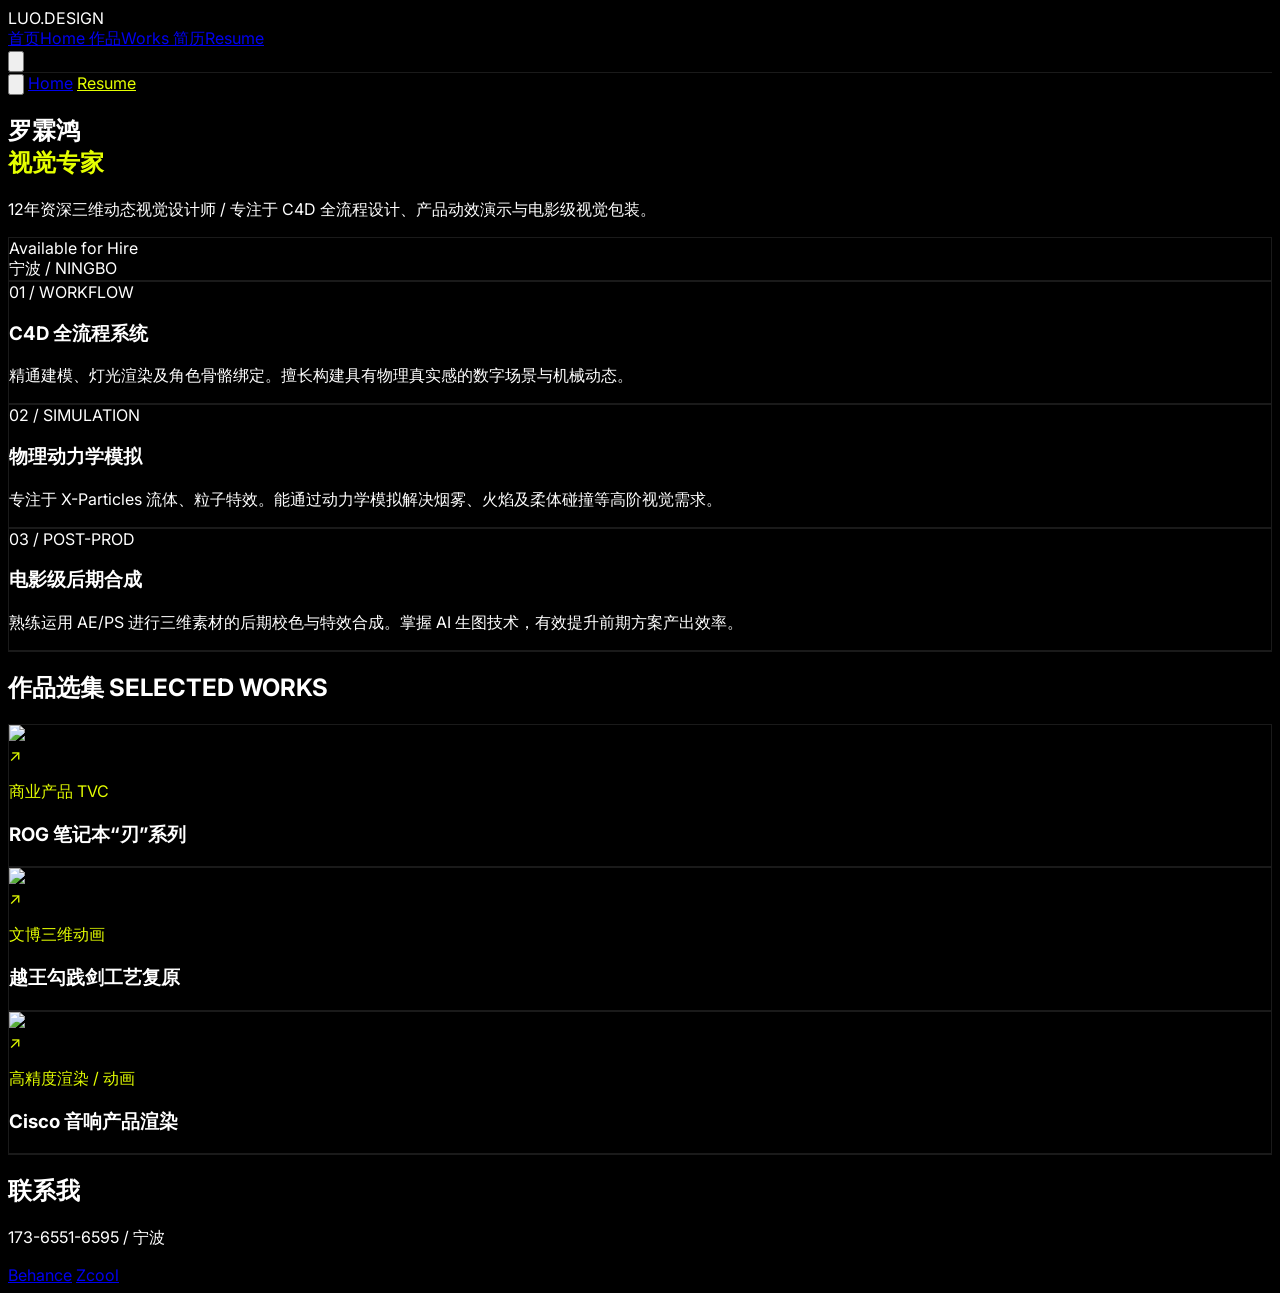
==== index.html @ a5dd0654 "Add files via upload" ====
<!DOCTYPE html>
<html lang="zh-CN" class="scroll-smooth">
<head>
    <meta charset="UTF-8">
    <meta name="viewport" content="width=device-width, initial-scale=1.0">
    <!-- 核心：解除 B 站防盗链限制的“隐身衣” -->
    <meta name="referrer" content="no-referrer">
    <title>罗霖鸿 | 资深三维动态视觉设计师</title>
    <script src="https://cdn.tailwindcss.com"></script>
    <style>
        @import url('https://fonts.googleapis.com/css2?family=Inter:wght@300;400;700;900&display=swap');

        :root {
            --c-bg: #000000;
            --c-text: #ffffff;
            --c-accent: #E5FF00; /* 高级荧光黄 */
            --c-border: rgba(255, 255, 255, 0.1);
        }

        body {
            font-family: 'Inter', system-ui, -apple-system, sans-serif;
            background-color: var(--c-bg);
            color: var(--c-text);
            overflow-x: hidden;
            -webkit-font-smoothing: antialiased;
        }

        .premium-border { border: 1px solid var(--c-border); }
        .premium-border-b { border-bottom: 1px solid var(--c-border); }
        .premium-border-t { border-top: 1px solid var(--c-border); }

        .transition-04 { transition: all 0.4s cubic-bezier(0.16, 1, 0.3, 1); }

        .hover-card {
            transition: all 0.4s cubic-bezier(0.16, 1, 0.3, 1);
        }
        @media (hover: hover) {
            .hover-card:hover {
                transform: translateY(-4px);
                border-color: var(--c-accent);
                box-shadow: 0 20px 40px rgba(0,0,0,0.8);
            }
        }

        .reveal {
            opacity: 0;
            transform: translateY(20px);
            transition: all 0.8s cubic-bezier(0.16, 1, 0.3, 1);
        }
        .reveal.active {
            opacity: 1;
            transform: translateY(0);
        }

        ::-webkit-scrollbar { width: 3px; }
        ::-webkit-scrollbar-track { background: #000; }
        ::-webkit-scrollbar-thumb { background: #333; }

        .view-hidden { display: none !important; }
        .press-effect:active { transform: scale(0.98); }

        .text-accent { color: var(--c-accent); }
        
        .timeline-dot::before {
            content: '';
            position: absolute;
            left: -29px;
            top: 6px;
            width: 8px;
            height: 8px;
            background-color: var(--c-accent);
            border-radius: 50%;
        }

        /* B站嵌入容器 - 16:9 比例适配 */
        .bili-container {
            position: relative;
            width: 100%;
            padding-bottom: 56.25%;
            height: 0;
            overflow: hidden;
            background: #000;
        }
        .bili-container iframe {
            position: absolute;
            top: 0;
            left: 0;
            width: 100%;
            height: 100%;
            border: 0;
        }
    </style>
</head>
<body class="selection:bg-[#E5FF00] selection:text-black">

    <!-- 导航栏 -->
    <nav class="fixed top-0 w-full bg-black/80 backdrop-blur-xl z-50 premium-border-b transition-04">
        <div class="max-w-7xl mx-auto px-6 h-20 flex justify-between items-center">
            <div class="text-xl font-black tracking-[0.2em] cursor-pointer press-effect hover:text-[var(--c-accent)] transition-04" onclick="navigateTo('home')">
                LUO.DESIGN
            </div>
            
            <div class="space-x-12 font-bold text-xs tracking-widest hidden md:flex">
                <a href="#" onclick="navigateTo('home')" class="hover:text-[var(--c-accent)] flex flex-col items-center group">
                    <span>首页</span><span class="opacity-30 uppercase text-[8px] mt-1 group-hover:opacity-100">Home</span>
                </a>
                <a href="#" onclick="navigateTo('home')" class="hover:text-[var(--c-accent)] flex flex-col items-center group">
                    <span>作品</span><span class="opacity-30 uppercase text-[8px] mt-1 group-hover:opacity-100">Works</span>
                </a>
                <a href="#" onclick="navigateTo('resume')" class="hover:text-[var(--c-accent)] flex flex-col items-center group">
                    <span>简历</span><span class="opacity-30 uppercase text-[8px] mt-1 group-hover:opacity-100">Resume</span>
                </a>
            </div>

            <button onclick="openMobileMenu()" class="md:hidden text-white press-effect">
                <svg class="w-6 h-6" fill="none" stroke="currentColor" viewBox="0 0 24 24">
                    <path stroke-linecap="round" stroke-linejoin="round" stroke-width="1.5" d="M4 8h16M4 16h16"></path>
                </svg>
            </button>
        </div>
    </nav>

    <!-- 移动端菜单 -->
    <div id="mobile-menu" class="fixed inset-0 bg-black z-[60] transform translate-x-full transition-transform duration-500 md:hidden flex flex-col items-center justify-center space-y-12">
        <button onclick="closeMobileMenu()" class="absolute top-6 right-6 text-accent">
            <svg class="w-8 h-8" fill="none" stroke="currentColor" viewBox="0 0 24 24"><path stroke-linecap="round" stroke-linejoin="round" stroke-width="1.5" d="M6 18L18 6M6 6l12 12"></path></svg>
        </button>
        <a href="#" onclick="navigateTo('home')" class="text-3xl font-black uppercase tracking-widest">Home</a>
        <a href="#" onclick="navigateTo('resume')" class="text-3xl font-black uppercase tracking-widest text-accent">Resume</a>
    </div>

    <div id="app-container" class="transition-opacity duration-500 pt-20">
        
        <!-- ================= 首页视图 ================= -->
        <main id="view-home">
            <!-- Hero -->
            <section class="max-w-7xl mx-auto px-6 pt-20 md:pt-40 pb-20 reveal">
                <div class="flex flex-col lg:flex-row justify-between items-start lg:items-end">
                    <div class="flex-grow">
                        <h1 class="text-6xl md:text-8xl lg:text-9xl font-black uppercase tracking-tighter leading-[0.85] mb-8">
                            罗霖鸿<br>
                            <span class="text-accent text-5xl md:text-7xl lg:text-8xl mt-4 block">视觉专家</span>
                        </h1>
                        <p class="text-base md:text-xl font-light text-gray-400 max-w-2xl leading-relaxed">
                            12年资深三维动态视觉设计师 / 专注于 C4D 全流程设计、产品动效演示与电影级视觉包装。
                        </p>
                    </div>
                    <div class="mt-12 lg:mt-0 flex flex-col items-start lg:items-end">
                        <div class="premium-border p-6 bg-[#050505] text-xs font-bold tracking-widest uppercase space-y-2">
                            <div class="flex items-center"><span class="w-1.5 h-1.5 rounded-full bg-accent mr-2 animate-pulse"></span> Available for Hire</div>
                            <div class="opacity-40">宁波 / NINGBO</div>
                        </div>
                    </div>
                </div>

                <!-- 核心能力 -->
                <div class="grid grid-cols-1 md:grid-cols-3 gap-6 mt-32">
                    <div class="premium-border p-8 bg-[#0a0a0a] group hover:bg-white hover:text-black transition-04">
                        <div class="text-[10px] font-bold opacity-30 mb-8 group-hover:text-gray-400">01 / WORKFLOW</div>
                        <h3 class="text-xl font-black uppercase mb-4 tracking-tighter">C4D 全流程系统</h3>
                        <p class="text-sm font-light leading-relaxed opacity-60">精通建模、灯光渲染及角色骨骼绑定。擅长构建具有物理真实感的数字场景与机械动态。</p>
                    </div>
                    <div class="premium-border p-8 bg-[#0a0a0a] group hover:bg-white hover:text-black transition-04">
                        <div class="text-[10px] font-bold opacity-30 mb-8 group-hover:text-gray-400">02 / SIMULATION</div>
                        <h3 class="text-xl font-black uppercase mb-4 tracking-tighter">物理动力学模拟</h3>
                        <p class="text-sm font-light leading-relaxed opacity-60">专注于 X-Particles 流体、粒子特效。能通过动力学模拟解决烟雾、火焰及柔体碰撞等高阶视觉需求。</p>
                    </div>
                    <div class="premium-border p-8 bg-[#0a0a0a] group hover:bg-white hover:text-black transition-04">
                        <div class="text-[10px] font-bold opacity-30 mb-8 group-hover:text-gray-400">03 / POST-PROD</div>
                        <h3 class="text-xl font-black uppercase mb-4 tracking-tighter">电影级后期合成</h3>
                        <p class="text-sm font-light leading-relaxed opacity-60">熟练运用 AE/PS 进行三维素材的后期校色与特效合成。掌握 AI 生图技术，有效提升前期方案产出效率。</p>
                    </div>
                </div>
            </section>

            <!-- 作品选集 -->
            <section class="max-w-7xl mx-auto px-6 py-24 premium-border-t">
                <div class="flex flex-col md:flex-row justify-between items-baseline mb-16 reveal">
                    <h2 class="text-4xl md:text-5xl font-black uppercase tracking-tighter">作品选集 <span class="text-sm font-bold text-gray-700 ml-4 tracking-widest">SELECTED WORKS</span></h2>
                </div>
                <div class="grid grid-cols-1 md:grid-cols-2 lg:grid-cols-3 gap-8" id="works-grid">
                    <!-- 作品由脚本生成 -->
                </div>
            </section>

            <!-- 底部 -->
            <footer id="about-section" class="premium-border-t">
                <div class="max-w-7xl mx-auto px-6 py-24 flex flex-col md:flex-row justify-between items-center reveal">
                    <div class="text-center md:text-left mb-12 md:mb-0">
                        <h2 class="text-4xl md:text-6xl font-black uppercase tracking-tighter mb-4">联系我</h2>
                        <p class="text-xl font-light text-gray-500 tracking-widest">173-6551-6595 / 宁波</p>
                    </div>
                    <div class="flex space-x-8 font-black text-xs tracking-widest uppercase">
                        <a href="#" class="hover:text-accent transition-04">Behance</a>
                        <a href="#" class="hover:text-accent transition-04">Zcool</a>
                    </div>
                </div>
            </footer>
        </main>

        <!-- ================= 简历视图 ================= -->
        <main id="view-resume" class="view-hidden">
            <div class="max-w-7xl mx-auto px-6 py-20 reveal">
                <div class="flex flex-col lg:flex-row gap-16">
                    <div class="lg:col-span-4 lg:w-1/3 space-y-12">
                        <div class="premium-border p-10 bg-[#0a0a0a]">
                            <h1 class="text-5xl font-black uppercase mb-2">罗霖鸿</h1>
                            <p class="text-accent font-bold tracking-widest uppercase text-xs mb-8">资深三维动态设计师</p>
                            <div class="space-y-4 text-xs font-bold text-gray-400 uppercase tracking-widest">
                                <p>坐标 / 宁波 Ningbo</p>
                                <p>资历 / 12年工作经验</p>
                                <p>电话 / 173-6551-6595</p>
                            </div>
                        </div>
                    </div>
                    <div class="lg:w-2/3 space-y-20">
                        <section>
                            <h2 class="text-3xl font-black uppercase mb-12 pb-4 premium-border-b">职业经历</h2>
                            <div class="space-y-16 pl-6 border-l border-white/5">
                                <div class="relative timeline-dot">
                                    <div class="flex justify-between items-baseline mb-4">
                                        <h4 class="text-xl font-black">成都妖妖影视科技有限公司</h4>
                                        <span class="text-[10px] font-bold text-accent px-3 py-1 bg-accent/5">2024.03 - 2025.07</span>
                                    </div>
                                    <p class="text-sm font-light text-gray-300">主导广告项目全流程制作，负责高精度建模、灯光渲染到后期合成。独立复原湖北省博物馆“越王勾践剑”视觉动画。</p>
                                </div>
                                <div class="relative timeline-dot">
                                    <div class="flex justify-between items-baseline mb-4">
                                        <h4 class="text-xl font-black">成都象素工场文化传播有限公司</h4>
                                        <span class="text-[10px] font-bold text-accent px-3 py-1 bg-accent/5">2022.09 - 2024.12</span>
                                    </div>
                                    <p class="text-sm font-light text-gray-300">负责产品动画渲染，参与《网易蛋仔派对》、ROG 笔记本等全流程视频制作。</p>
                                </div>
                            </div>
                        </section>
                    </div>
                </div>
                <div class="mt-32 pt-12 premium-border-t flex flex-col items-center">
                    <button onclick="navigateTo('home')" class="px-10 py-4 premium-border font-black text-xs uppercase tracking-widest hover:bg-accent hover:text-black transition-04">Back to home</button>
                </div>
            </div>
        </main>

        <!-- ================= 详情页 ================= -->
        <main id="view-detail" class="view-hidden">
            <div class="max-w-7xl mx-auto px-6 py-12">
                <button onclick="navigateTo('home')" class="group flex items-center font-bold text-xs mb-12 press-effect hover:text-accent transition-04">
                    <span class="mr-4 transform group-hover:-translate-x-2 transition-04 text-lg">←</span> RETURN
                </button>
                <div id="detail-content" class="reveal"></div>
            </div>
        </main>
    </div>

    <script>
        // 【关键！数据修改指南】
        // 1. image: 填写你的封面图在 images 文件夹的路径。例: 'images/rog-cover.jpg'
        // 2. bvid: 只填 B 站视频的 BV 号（那一串字符）。例: 'BV1YzNuzLeaw'
        const projects = [
            {
                id: 'p1',
                titleZh: 'ROG 笔记本“刃”系列',
                titleEn: 'ROG BLADE TVC',
                category: '商业产品 TVC',
                date: '2023.12',
                image: 'https://images.unsplash.com/photo-1593642632823-8f785ba67e45?q=80&w=1200',
                bvid: 'BV1YzNuzLeaw', // 已经为你示例填好了一个 BV 号，你可以替换成自己的
                desc: '负责核心性能动效演示，通过 MoGraph 矩阵动画展示散热结构。'
            },
            {
                id: 'p2',
                titleZh: '越王勾践剑工艺复原',
                titleEn: 'SWORD OF GOUJIAN',
                category: '文博三维动画',
                date: '2025.03',
                image: 'https://images.unsplash.com/photo-1599707334391-7d22f742c278?q=80&w=1200', 
                bvid: '', // 如果有B站视频，填入BV号；如果没有，保持为空即可显示图片
                desc: '动态还原国宝锻造、打磨、饰纹等关键工艺，C4D 物理光影真实还原。'
            },
            {
                id: 'p3',
                titleZh: 'Cisco 音响产品渲染',
                titleEn: 'CISCO AUDIO',
                category: '高精度渲染 / 动画',
                date: '2024.09',
                image: 'https://images.unsplash.com/photo-1545454675-3531b543be5d?q=80&w=1200',
                bvid: '',
                desc: '全面把控材质物理反馈与真实布光，为全球宣传提供视觉支撑。'
            }
        ];

        function renderWorksGrid() {
            const grid = document.getElementById('works-grid');
            grid.innerHTML = projects.map(p => `
                <div class="premium-border bg-[#0a0a0a] hover-card cursor-pointer flex flex-col group overflow-hidden" onclick="openDetail('${p.id}')">
                    <div class="aspect-[16/10] overflow-hidden border-b border-white/10 relative">
                        <img src="${p.image}" class="w-full h-full object-cover opacity-60 group-hover:opacity-100 group-hover:scale-105 transition duration-1000">
                        <div class="absolute inset-0 bg-accent/10 opacity-0 group-hover:opacity-100 transition-04 flex items-center justify-center backdrop-blur-[2px]">
                            <div class="w-10 h-10 rounded-full border border-accent text-accent flex items-center justify-center transform translate-y-4 group-hover:translate-y-0 transition-04">
                                <span class="font-bold text-sm">↗</span>
                            </div>
                        </div>
                    </div>
                    <div class="p-6">
                        <p class="text-accent font-bold text-[9px] uppercase mb-2 tracking-widest">${p.category}</p>
                        <h3 class="text-lg font-black uppercase leading-tight">${p.titleZh}</h3>
                    </div>
                </div>
            `).join('');
        }

        function openMobileMenu() { document.getElementById('mobile-menu').classList.remove('translate-x-full'); }
        function closeMobileMenu() { document.getElementById('mobile-menu').classList.add('translate-x-full'); }

        function navigateTo(viewId) {
            closeMobileMenu();
            const container = document.getElementById('app-container');
            container.style.opacity = '0';
            setTimeout(() => {
                window.scrollTo(0, 0);
                document.getElementById('view-home').classList.add('view-hidden');
                document.getElementById('view-resume').classList.add('view-hidden');
                document.getElementById('view-detail').classList.add('view-hidden');
                if (viewId === 'home') document.getElementById('view-home').classList.remove('view-hidden');
                if (viewId === 'resume') document.getElementById('view-resume').classList.remove('view-hidden');
                if (viewId === 'detail') document.getElementById('view-detail').classList.remove('view-hidden');
                container.style.opacity = '1';
                initScrollReveal();
            }, 300);
        }

        function openDetail(id) {
            const p = projects.find(x => x.id === id);
            const content = document.getElementById('detail-content');
            
            // 【重构核心】：强制使用 https:// 绝对路径，完美解决本地双击和网页端的播放问题
            let mediaSection = p.bvid ? `
                <div class="mb-20 premium-border bg-[#050505] overflow-hidden">
                    <div class="bili-container">
                        <iframe src="https://player.bilibili.com/player.html?bvid=${p.bvid}&danmaku=0&high_quality=1&as_wide=1" scrolling="no" border="0" frameborder="no" framespacing="0" allowfullscreen="true"></iframe>
                    </div>
                </div>` : `
                <div class="mb-20 premium-border bg-[#050505] overflow-hidden">
                    <img src="${p.image}" class="w-full h-auto">
                </div>`;

            content.innerHTML = `
                <div class="mb-16">
                    <div class="inline-block px-3 py-1 premium-border text-accent font-bold text-[10px] tracking-widest uppercase mb-8">${p.category}</div>
                    <h1 class="text-4xl md:text-7xl font-black uppercase tracking-tighter leading-tight mb-4">${p.titleZh}</h1>
                    <p class="text-xl md:text-2xl font-light text-gray-500 uppercase tracking-widest mb-16">${p.titleEn}</p>
                </div>
                ${mediaSection}
                <div class="max-w-4xl mx-auto border-l border-white/10 pl-10">
                    <h3 class="text-xl font-black uppercase mb-6 flex items-center"><span class="w-2 h-2 bg-accent mr-3"></span> 项目解析 OVERVIEW</h3>
                    <p class="text-lg leading-relaxed font-light text-gray-400">${p.desc}</p>
                </div>
            `;
            navigateTo('detail');
        }

        function initScrollReveal() {
            const obs = new IntersectionObserver(entries => {
                entries.forEach(e => { if(e.isIntersecting) e.target.classList.add('active'); });
            }, { threshold: 0.1 });
            document.querySelectorAll('.reveal').forEach(el => obs.observe(el));
        }

        window.onload = () => { renderWorksGrid(); initScrollReveal(); };
    </script>
</body>
</html>
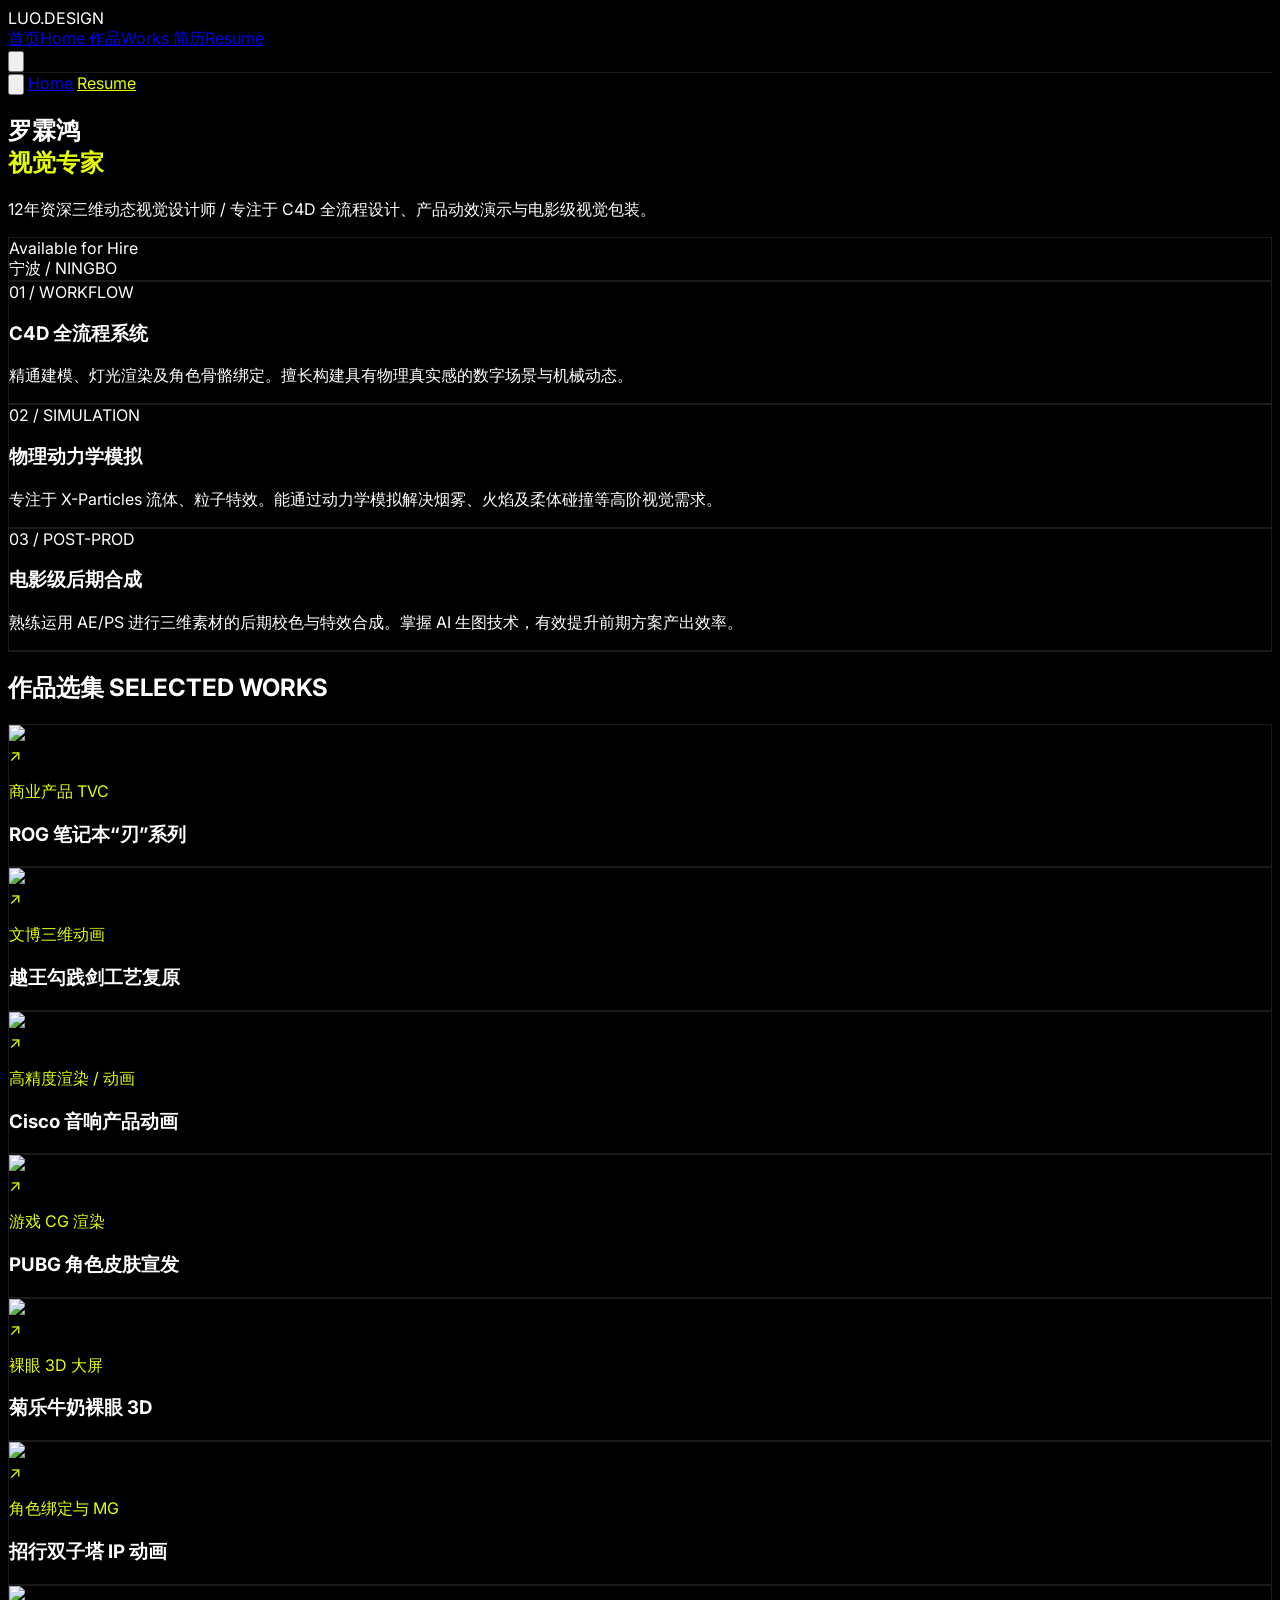
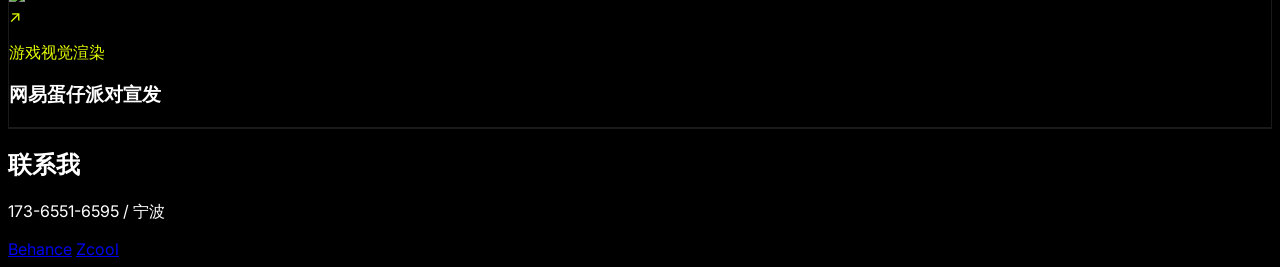
==== commit 3fda1853: "Add files via upload" ====
--- a/index.html
+++ b/index.html
@@ -264,8 +264,8 @@
                 category: '商业产品 TVC',
                 date: '2023.12',
                 image: 'https://images.unsplash.com/photo-1593642632823-8f785ba67e45?q=80&w=1200',
-                bvid: 'BV1YzNuzLeaw', // 已经为你示例填好了一个 BV 号，你可以替换成自己的
-                desc: '负责核心性能动效演示，通过 MoGraph 矩阵动画展示散热结构。'
+                bvid: 'BV1YzNuzLeaw', 
+                desc: '深度参与产品宣传片全流程制作。前期协同确立赛博朋克美学风格，中期负责核心性能模块的动态演示设计。后期主导产品材质的细腻刻画与复杂灯光渲染，并结合 AE 完成故障风（Glitch）等特效的深度合成包装，保障电影级质感落地。'
             },
             {
                 id: 'p2',
@@ -274,18 +274,58 @@
                 category: '文博三维动画',
                 date: '2025.03',
                 image: 'https://images.unsplash.com/photo-1599707334391-7d22f742c278?q=80&w=1200', 
-                bvid: '', // 如果有B站视频，填入BV号；如果没有，保持为空即可显示图片
-                desc: '动态还原国宝锻造、打磨、饰纹等关键工艺，C4D 物理光影真实还原。'
+                bvid: '', 
+                desc: '主导国宝文物全流程三维视觉复原。基于考古资料完成高精度建模，动态还原锻造、打磨、饰纹等复杂工艺流程。着重攻坚青铜器表面的做旧材质节点与光影氛围营造，通过精细的后期多通道合成与调色，交付兼具历史厚重感与现代视觉张力的展陈级讲解动画。'
             },
             {
                 id: 'p3',
-                titleZh: 'Cisco 音响产品渲染',
+                titleZh: 'Cisco 音响产品动画',
                 titleEn: 'CISCO AUDIO',
                 category: '高精度渲染 / 动画',
                 date: '2024.09',
                 image: 'https://images.unsplash.com/photo-1545454675-3531b543be5d?q=80&w=1200',
                 bvid: '',
-                desc: '全面把控材质物理反馈与真实布光，为全球宣传提供视觉支撑。'
+                desc: '全面操刀面向全球市场的电子产品级宣传大片。从前期模型结构梳理到关键动画设计，核心负责搭建商业棚拍级灯光系统。精准把控磨砂金属、高光倒角与织物纹理的物理反射，输出超高精度的三维渲染序列，并完成最终成片的校色与合成出片。'
+            },
+            {
+                id: 'p4',
+                titleZh: 'PUBG 角色皮肤宣发',
+                titleEn: 'PUBG SKIN PROMO',
+                category: '游戏 CG 渲染',
+                date: '2025.06',
+                image: 'https://images.unsplash.com/photo-1542751371-adc38448a05e?q=80&w=1200',
+                bvid: '',
+                desc: '作为核心团队成员深度参与多部门协同的 CG 宣发项目。主要负责 C4D 全流程工作流及最终视觉呈现，为多个核心特写镜头制定灯光与材质方案。通过优化渲染设置与分层渲染（AOV）策略，极大提升了后期合成的效率与最终画面的光影层次感。'
+            },
+            {
+                id: 'p5',
+                titleZh: '菊乐牛奶裸眼 3D',
+                titleEn: 'NAKED-EYE 3D',
+                category: '裸眼 3D 大屏',
+                date: '2025.04',
+                image: 'https://images.unsplash.com/photo-1550684376-efcbd6e3f031?q=80&w=1200',
+                bvid: '',
+                desc: '主导成都地标级交通枢纽的裸眼 3D 创意落地。前期负责视觉镜头语言设计与出框透视调整，中期运用高级动力学解算完成高精度的流体与碰撞模拟。全程把控渲染品质，并通过 AE 深度合成，确保超大屏环境下的无缝衔接与震撼视觉冲击力。'
+            },
+            {
+                id: 'p6',
+                titleZh: '招行双子塔 IP 动画',
+                titleEn: 'CMB IP ANIMATION',
+                category: '角色绑定与 MG',
+                date: '2024.12',
+                image: 'https://images.unsplash.com/photo-1618005182384-a83a8bd57fbe?q=80&w=1200',
+                bvid: '',
+                desc: '负责地标巨幕的 MG 动画序列创作与品牌 IP 角色演绎。独立攻坚复杂角色的骨骼绑定、权重刷取与动态表演设计。在保证角色动画流畅生动的基础上，完成大场景的光影渲染与多图层节点合成，确保招行创意在双子塔媒体上的完美绽放。'
+            },
+            {
+                id: 'p7',
+                titleZh: '网易蛋仔派对宣发',
+                titleEn: 'EGGY PARTY PROMO',
+                category: '游戏视觉渲染',
+                date: '2023.05',
+                image: 'https://images.unsplash.com/photo-1558655146-d09347e92766?q=80&w=1200',
+                bvid: '',
+                desc: '参与热门游戏宣发视频的三维视觉制作。深入理解项目的美术规范，主攻三维场景的氛围打光与材质细节刻画，并协助优化关键帧动画的流畅度。通过高效的渲染管线管理与后期调色处理，有力支撑了高标准游戏物料的按期交付。'
             }
         ];
 
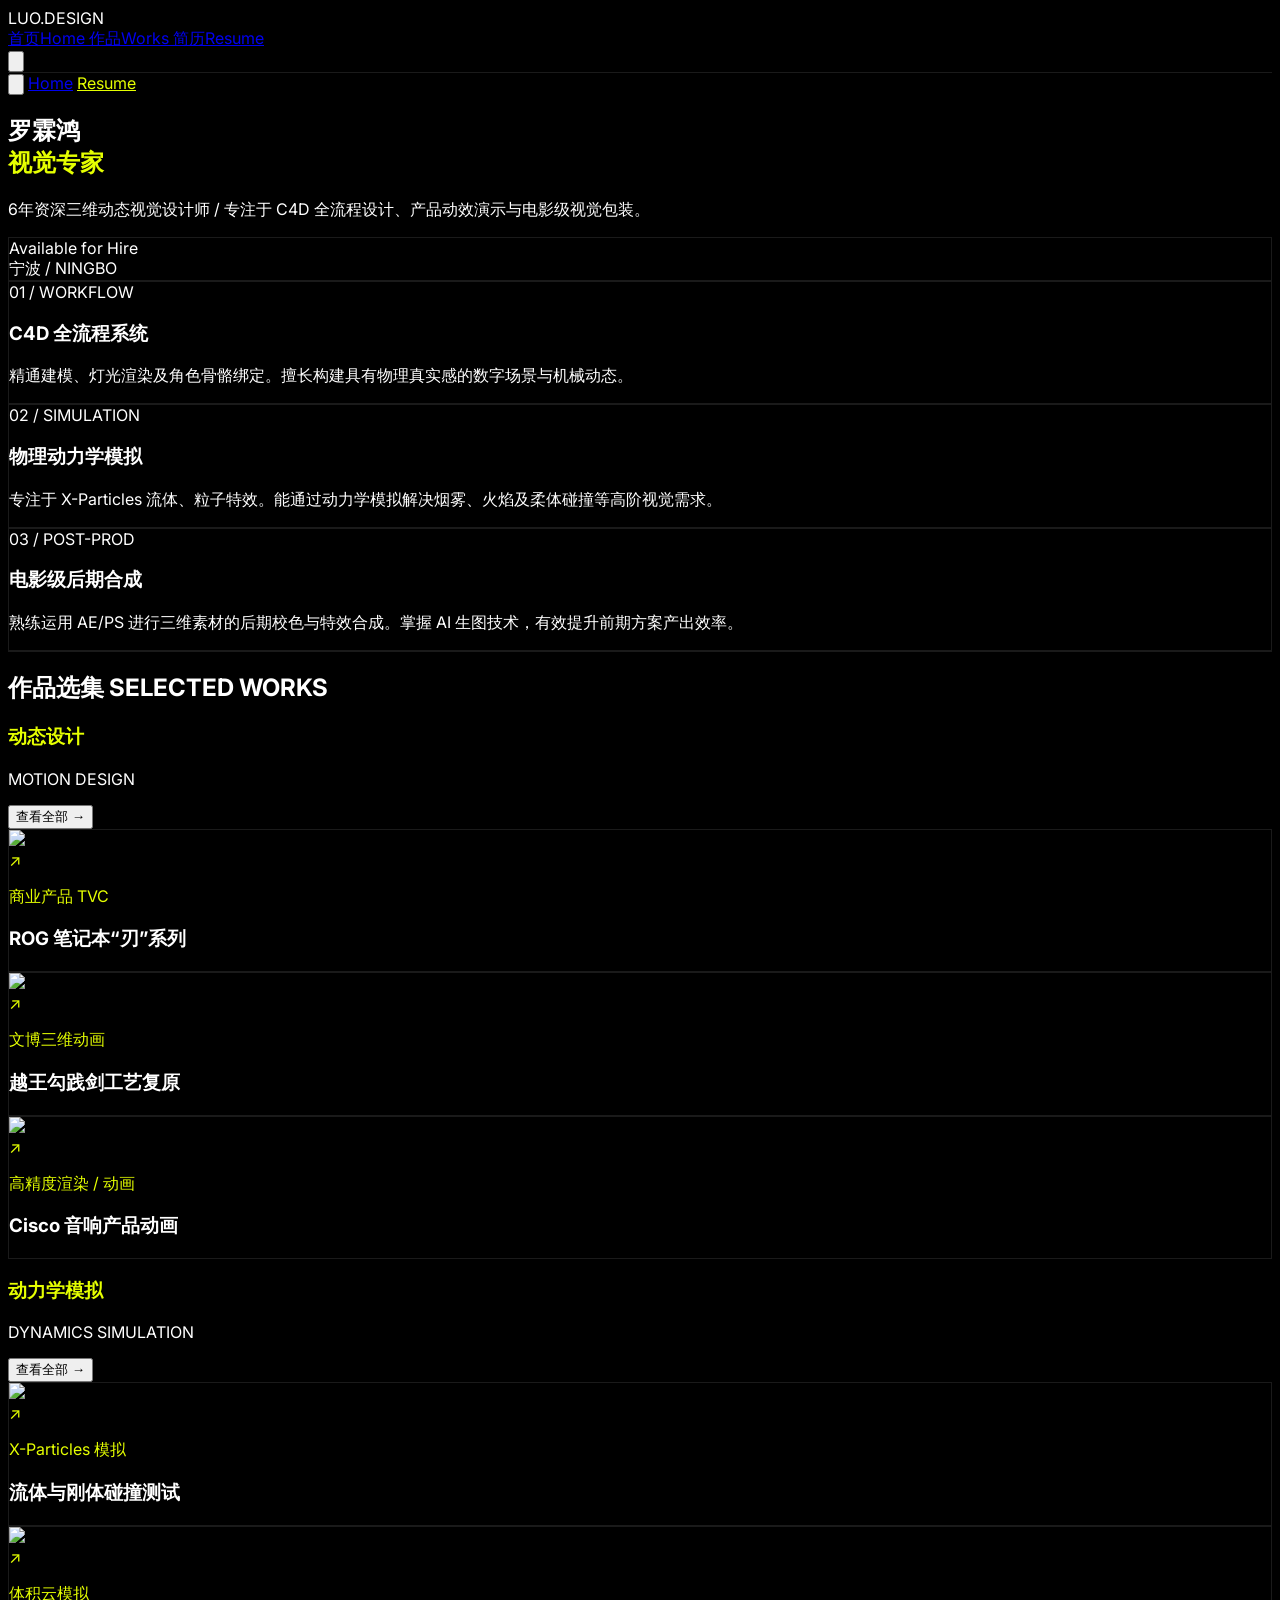
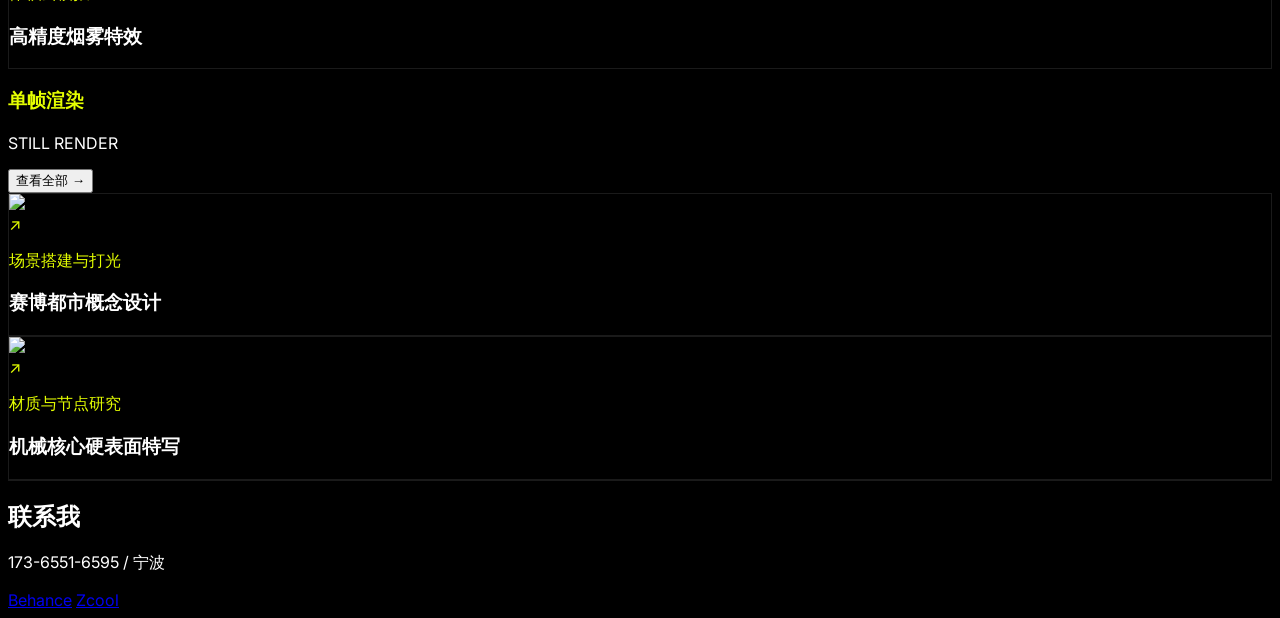
==== commit e9eb11a2: "Add files via upload" ====
--- a/index.html
+++ b/index.html
@@ -142,7 +142,7 @@
                             <span class="text-accent text-5xl md:text-7xl lg:text-8xl mt-4 block">视觉专家</span>
                         </h1>
                         <p class="text-base md:text-xl font-light text-gray-400 max-w-2xl leading-relaxed">
-                            12年资深三维动态视觉设计师 / 专注于 C4D 全流程设计、产品动效演示与电影级视觉包装。
+                            6年资深三维动态视觉设计师 / 专注于 C4D 全流程设计、产品动效演示与电影级视觉包装。
                         </p>
                     </div>
                     <div class="mt-12 lg:mt-0 flex flex-col items-start lg:items-end">
@@ -173,14 +173,14 @@
                 </div>
             </section>
 
-            <!-- 作品选集 -->
+            <!-- 深度分类：作品选集 -->
             <section class="max-w-7xl mx-auto px-6 py-24 premium-border-t">
                 <div class="flex flex-col md:flex-row justify-between items-baseline mb-16 reveal">
                     <h2 class="text-4xl md:text-5xl font-black uppercase tracking-tighter">作品选集 <span class="text-sm font-bold text-gray-700 ml-4 tracking-widest">SELECTED WORKS</span></h2>
                 </div>
-                <div class="grid grid-cols-1 md:grid-cols-2 lg:grid-cols-3 gap-8" id="works-grid">
-                    <!-- 作品由脚本生成 -->
-                </div>
+                
+                <!-- 分类容器：由 JS 渲染 -->
+                <div id="home-categories-container"></div>
             </section>
 
             <!-- 底部 -->
@@ -196,6 +196,28 @@
                     </div>
                 </div>
             </footer>
+        </main>
+
+        <!-- ================= 独立分类列表页 ================= -->
+        <main id="view-category" class="view-hidden">
+            <div class="max-w-7xl mx-auto px-6 py-12">
+                <button onclick="navigateTo('home')" class="group flex items-center font-bold text-xs mb-12 press-effect hover:text-accent transition-04">
+                    <span class="mr-4 transform group-hover:-translate-x-2 transition-04 text-lg">←</span> 返回首页
+                </button>
+                
+                <div class="mb-16 reveal">
+                    <h1 id="cat-title-zh" class="text-5xl md:text-7xl font-black uppercase tracking-tighter leading-tight mb-4 text-accent">分类名称</h1>
+                    <p id="cat-title-en" class="text-xl md:text-2xl font-light text-gray-500 uppercase tracking-widest">CATEGORY</p>
+                </div>
+
+                <div class="grid grid-cols-1 md:grid-cols-2 lg:grid-cols-3 gap-8" id="category-grid">
+                    <!-- 分类下的作品卡片由 JS 生成 -->
+                </div>
+            </div>
+            
+            <div class="mt-20 pt-12 premium-border-t flex flex-col items-center pb-20">
+                <button onclick="navigateTo('home')" class="px-10 py-4 premium-border font-black text-xs uppercase tracking-widest hover:bg-accent hover:text-black transition-04">Back to home</button>
+            </div>
         </main>
 
         <!-- ================= 简历视图 ================= -->
@@ -208,7 +230,7 @@
                             <p class="text-accent font-bold tracking-widest uppercase text-xs mb-8">资深三维动态设计师</p>
                             <div class="space-y-4 text-xs font-bold text-gray-400 uppercase tracking-widest">
                                 <p>坐标 / 宁波 Ningbo</p>
-                                <p>资历 / 12年工作经验</p>
+                                <p>资历 / 6年工作经验</p>
                                 <p>电话 / 173-6551-6595</p>
                             </div>
                         </div>
@@ -253,42 +275,53 @@
     </div>
 
     <script>
-        // 【关键！数据修改指南】
-        // 1. image: 填写你的封面图在 images 文件夹的路径。例: 'images/rog-cover.jpg'
-        // 2. bvid: 只填 B 站视频的 BV 号（那一串字符）。例: 'BV1YzNuzLeaw'
+        // 定义三大核心分类
+        const categories = [
+            { id: 'motion', titleZh: '动态设计', titleEn: 'MOTION DESIGN' },
+            { id: 'simulation', titleZh: '动力学模拟', titleEn: 'DYNAMICS SIMULATION' },
+            { id: 'render', titleZh: '单帧渲染', titleEn: 'STILL RENDER' }
+        ];
+
+        // 数据库
+        // 注意：每个作品多了一个 mainCategory 属性，用来控制它显示在哪个分类里。
         const projects = [
+            // ================= 动态设计 =================
             {
                 id: 'p1',
+                mainCategory: 'motion',
                 titleZh: 'ROG 笔记本“刃”系列',
                 titleEn: 'ROG BLADE TVC',
                 category: '商业产品 TVC',
                 date: '2023.12',
                 image: 'https://images.unsplash.com/photo-1593642632823-8f785ba67e45?q=80&w=1200',
-                bvid: 'BV1YzNuzLeaw', 
+                bvid: 'BV1fXNGzAE8x', 
                 desc: '深度参与产品宣传片全流程制作。前期协同确立赛博朋克美学风格，中期负责核心性能模块的动态演示设计。后期主导产品材质的细腻刻画与复杂灯光渲染，并结合 AE 完成故障风（Glitch）等特效的深度合成包装，保障电影级质感落地。'
             },
             {
                 id: 'p2',
+                mainCategory: 'motion',
                 titleZh: '越王勾践剑工艺复原',
                 titleEn: 'SWORD OF GOUJIAN',
                 category: '文博三维动画',
                 date: '2025.03',
                 image: 'https://images.unsplash.com/photo-1599707334391-7d22f742c278?q=80&w=1200', 
-                bvid: '', 
+                bvid: 'BV1xXNuziE9u', 
                 desc: '主导国宝文物全流程三维视觉复原。基于考古资料完成高精度建模，动态还原锻造、打磨、饰纹等复杂工艺流程。着重攻坚青铜器表面的做旧材质节点与光影氛围营造，通过精细的后期多通道合成与调色，交付兼具历史厚重感与现代视觉张力的展陈级讲解动画。'
             },
             {
                 id: 'p3',
+                mainCategory: 'motion',
                 titleZh: 'Cisco 音响产品动画',
                 titleEn: 'CISCO AUDIO',
                 category: '高精度渲染 / 动画',
                 date: '2024.09',
                 image: 'https://images.unsplash.com/photo-1545454675-3531b543be5d?q=80&w=1200',
-                bvid: '',
+                bvid: 'BV1kcNgzcEsQ',
                 desc: '全面操刀面向全球市场的电子产品级宣传大片。从前期模型结构梳理到关键动画设计，核心负责搭建商业棚拍级灯光系统。精准把控磨砂金属、高光倒角与织物纹理的物理反射，输出超高精度的三维渲染序列，并完成最终成片的校色与合成出片。'
             },
             {
                 id: 'p4',
+                mainCategory: 'motion',
                 titleZh: 'PUBG 角色皮肤宣发',
                 titleEn: 'PUBG SKIN PROMO',
                 category: '游戏 CG 渲染',
@@ -299,6 +332,7 @@
             },
             {
                 id: 'p5',
+                mainCategory: 'motion',
                 titleZh: '菊乐牛奶裸眼 3D',
                 titleEn: 'NAKED-EYE 3D',
                 category: '裸眼 3D 大屏',
@@ -309,6 +343,7 @@
             },
             {
                 id: 'p6',
+                mainCategory: 'motion',
                 titleZh: '招行双子塔 IP 动画',
                 titleEn: 'CMB IP ANIMATION',
                 category: '角色绑定与 MG',
@@ -319,6 +354,7 @@
             },
             {
                 id: 'p7',
+                mainCategory: 'motion',
                 titleZh: '网易蛋仔派对宣发',
                 titleEn: 'EGGY PARTY PROMO',
                 category: '游戏视觉渲染',
@@ -326,12 +362,60 @@
                 image: 'https://images.unsplash.com/photo-1558655146-d09347e92766?q=80&w=1200',
                 bvid: '',
                 desc: '参与热门游戏宣发视频的三维视觉制作。深入理解项目的美术规范，主攻三维场景的氛围打光与材质细节刻画，并协助优化关键帧动画的流畅度。通过高效的渲染管线管理与后期调色处理，有力支撑了高标准游戏物料的按期交付。'
+            },
+
+            // ================= 动力学模拟 (预留上传位) =================
+            {
+                id: 'p8',
+                mainCategory: 'simulation',
+                titleZh: '流体与刚体碰撞测试',
+                titleEn: 'FLUID & RIGID BODY',
+                category: 'X-Particles 模拟',
+                date: '2025.01',
+                image: 'https://images.unsplash.com/photo-1634017839464-5c339ebe3cb4?q=80&w=1200',
+                bvid: '', 
+                desc: '运用高级动力学节点解算流体冲击与刚体破碎的瞬间交互效果。重点调试粘度、表面张力等物理参数，在光影渲染中完美还原极具张力的物理真实感。'
+            },
+            {
+                id: 'p9',
+                mainCategory: 'simulation',
+                titleZh: '高精度烟雾特效',
+                titleEn: 'SMOKE EFFECTS',
+                category: '体积云模拟',
+                date: '2024.10',
+                image: 'https://images.unsplash.com/photo-1543857778-c4a1a3e0b2eb?q=80&w=1200',
+                bvid: '', 
+                desc: '通过体积构建与体素解算，完成高度真实的烟雾扩散表现。深入研究光在不同介质中的折射衰减，后期经过 AE 多通道叠加，增强了画面的空间纵深与神秘感。'
+            },
+
+            // ================= 单帧渲染 (预留上传位) =================
+            {
+                id: 'p10',
+                mainCategory: 'render',
+                titleZh: '赛博都市概念设计',
+                titleEn: 'CYBER CITY CONCEPT',
+                category: '场景搭建与打光',
+                date: '2024.08',
+                image: 'https://images.unsplash.com/photo-1515630278258-407f66498911?q=80&w=1200',
+                bvid: '', 
+                desc: '超大型城市模型的拼接与资产管理。通过构建复杂的冷暖霓虹灯光阵列，测试了渲染引擎在高面数、强反射场景下的极限表现力。单帧电影级调色产出。'
+            },
+            {
+                id: 'p11',
+                mainCategory: 'render',
+                titleZh: '机械核心硬表面特写',
+                titleEn: 'MECHA CORE CLOSE-UP',
+                category: '材质与节点研究',
+                date: '2024.03',
+                image: 'https://images.unsplash.com/photo-1610491462702-42e6ecd4f2dd?q=80&w=1200',
+                bvid: '', 
+                desc: '聚焦工业机械细节的极致还原。运用复杂的节点网络混合锈迹、油污与金属拉丝纹理。灯光方面使用极其克制的轮廓光勾勒硬表面倒角，展现结构的力量感。'
             }
         ];
 
-        function renderWorksGrid() {
-            const grid = document.getElementById('works-grid');
-            grid.innerHTML = projects.map(p => `
+        // 通用的卡片生成 HTML 函数
+        function generateCardHTML(p) {
+            return `
                 <div class="premium-border bg-[#0a0a0a] hover-card cursor-pointer flex flex-col group overflow-hidden" onclick="openDetail('${p.id}')">
                     <div class="aspect-[16/10] overflow-hidden border-b border-white/10 relative">
                         <img src="${p.image}" class="w-full h-full object-cover opacity-60 group-hover:opacity-100 group-hover:scale-105 transition duration-1000">
@@ -346,24 +430,84 @@
                         <h3 class="text-lg font-black uppercase leading-tight">${p.titleZh}</h3>
                     </div>
                 </div>
-            `).join('');
+            `;
+        }
+
+        // 首页：渲染三大分类栏目
+        function renderHomeCategories() {
+            const container = document.getElementById('home-categories-container');
+            let html = '';
+
+            categories.forEach(cat => {
+                // 筛选出属于这个分类的所有作品
+                const catProjects = projects.filter(p => p.mainCategory === cat.id);
+                if (catProjects.length === 0) return;
+
+                // 首页每个分类最多只展示 3 个预览
+                const displayProjects = catProjects.slice(0, 3);
+                const cardsHtml = displayProjects.map(p => generateCardHTML(p)).join('');
+
+                html += `
+                    <div class="mb-24 reveal">
+                        <div class="flex justify-between items-end mb-8 border-b border-white/10 pb-4">
+                            <div>
+                                <h3 class="text-3xl font-black uppercase tracking-tighter text-accent">${cat.titleZh}</h3>
+                                <p class="text-xs font-bold text-gray-500 uppercase tracking-widest mt-1">${cat.titleEn}</p>
+                            </div>
+                            <!-- 查看全部按钮 -->
+                            <button onclick="openCategory('${cat.id}')" class="text-xs font-bold uppercase tracking-widest hover:text-accent transition-04 flex items-center group mb-2">
+                                查看全部 <span class="ml-2 group-hover:translate-x-1 transition-04 text-lg leading-none">→</span>
+                            </button>
+                        </div>
+                        <div class="grid grid-cols-1 md:grid-cols-2 lg:grid-cols-3 gap-8">
+                            ${cardsHtml}
+                        </div>
+                    </div>
+                `;
+            });
+            container.innerHTML = html;
+        }
+
+        // 打开指定的分类列表页
+        function openCategory(catId) {
+            const cat = categories.find(c => c.id === catId);
+            const catProjects = projects.filter(p => p.mainCategory === catId);
+
+            // 修改分类页的标题
+            document.getElementById('cat-title-zh').innerText = cat.titleZh;
+            document.getElementById('cat-title-en').innerText = cat.titleEn;
+
+            // 渲染该分类下的所有作品（不限数量）
+            const grid = document.getElementById('category-grid');
+            grid.innerHTML = catProjects.map(p => generateCardHTML(p)).join('');
+
+            navigateTo('category');
         }
 
         function openMobileMenu() { document.getElementById('mobile-menu').classList.remove('translate-x-full'); }
         function closeMobileMenu() { document.getElementById('mobile-menu').classList.add('translate-x-full'); }
 
+        // 页面跳转路由
         function navigateTo(viewId) {
             closeMobileMenu();
             const container = document.getElementById('app-container');
             container.style.opacity = '0';
+            
             setTimeout(() => {
                 window.scrollTo(0, 0);
+                
+                // 隐藏所有视图
                 document.getElementById('view-home').classList.add('view-hidden');
                 document.getElementById('view-resume').classList.add('view-hidden');
                 document.getElementById('view-detail').classList.add('view-hidden');
+                document.getElementById('view-category').classList.add('view-hidden');
+                
+                // 显示目标视图
                 if (viewId === 'home') document.getElementById('view-home').classList.remove('view-hidden');
                 if (viewId === 'resume') document.getElementById('view-resume').classList.remove('view-hidden');
                 if (viewId === 'detail') document.getElementById('view-detail').classList.remove('view-hidden');
+                if (viewId === 'category') document.getElementById('view-category').classList.remove('view-hidden');
+                
                 container.style.opacity = '1';
                 initScrollReveal();
             }, 300);
@@ -373,7 +517,6 @@
             const p = projects.find(x => x.id === id);
             const content = document.getElementById('detail-content');
             
-            // 【重构核心】：强制使用 https:// 绝对路径，完美解决本地双击和网页端的播放问题
             let mediaSection = p.bvid ? `
                 <div class="mb-20 premium-border bg-[#050505] overflow-hidden">
                     <div class="bili-container">
@@ -406,7 +549,10 @@
             document.querySelectorAll('.reveal').forEach(el => obs.observe(el));
         }
 
-        window.onload = () => { renderWorksGrid(); initScrollReveal(); };
+        window.onload = () => { 
+            renderHomeCategories(); // 启动时渲染首页的三大分类板块
+            initScrollReveal(); 
+        };
     </script>
 </body>
 </html>
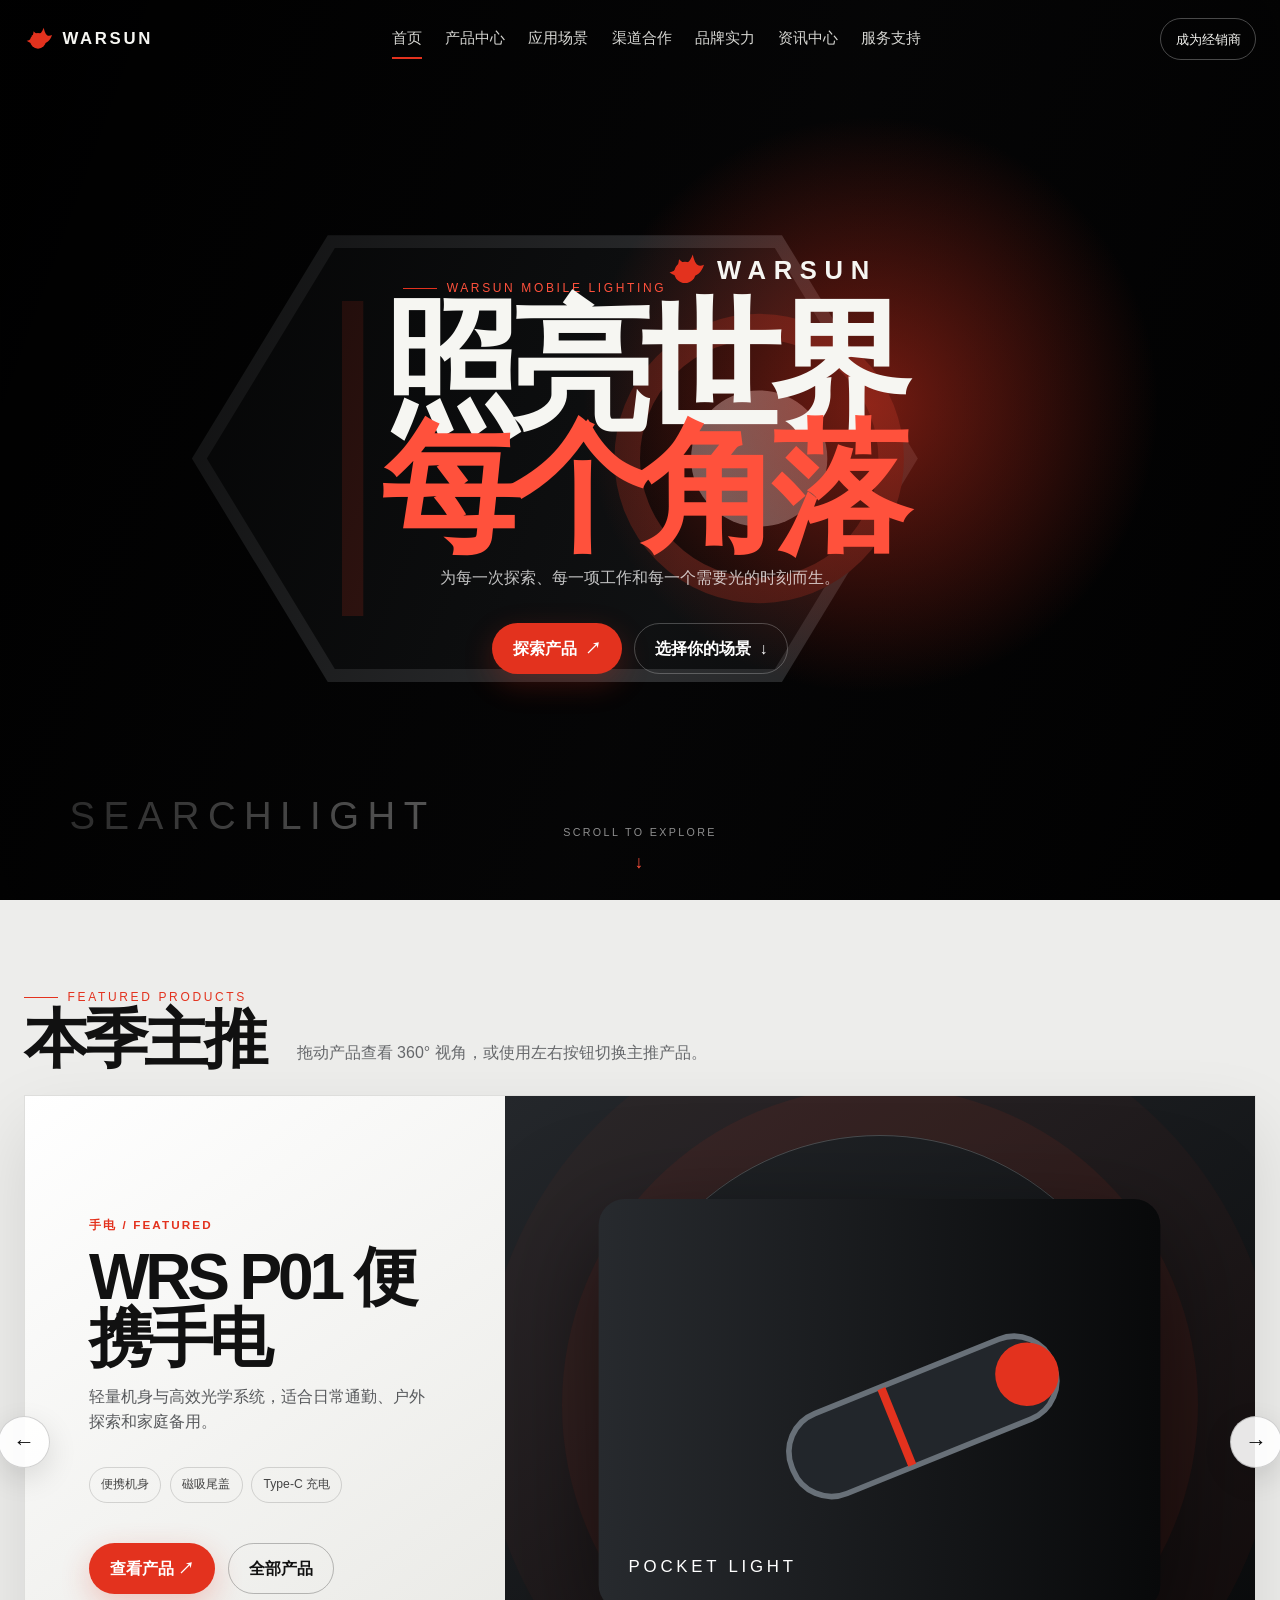
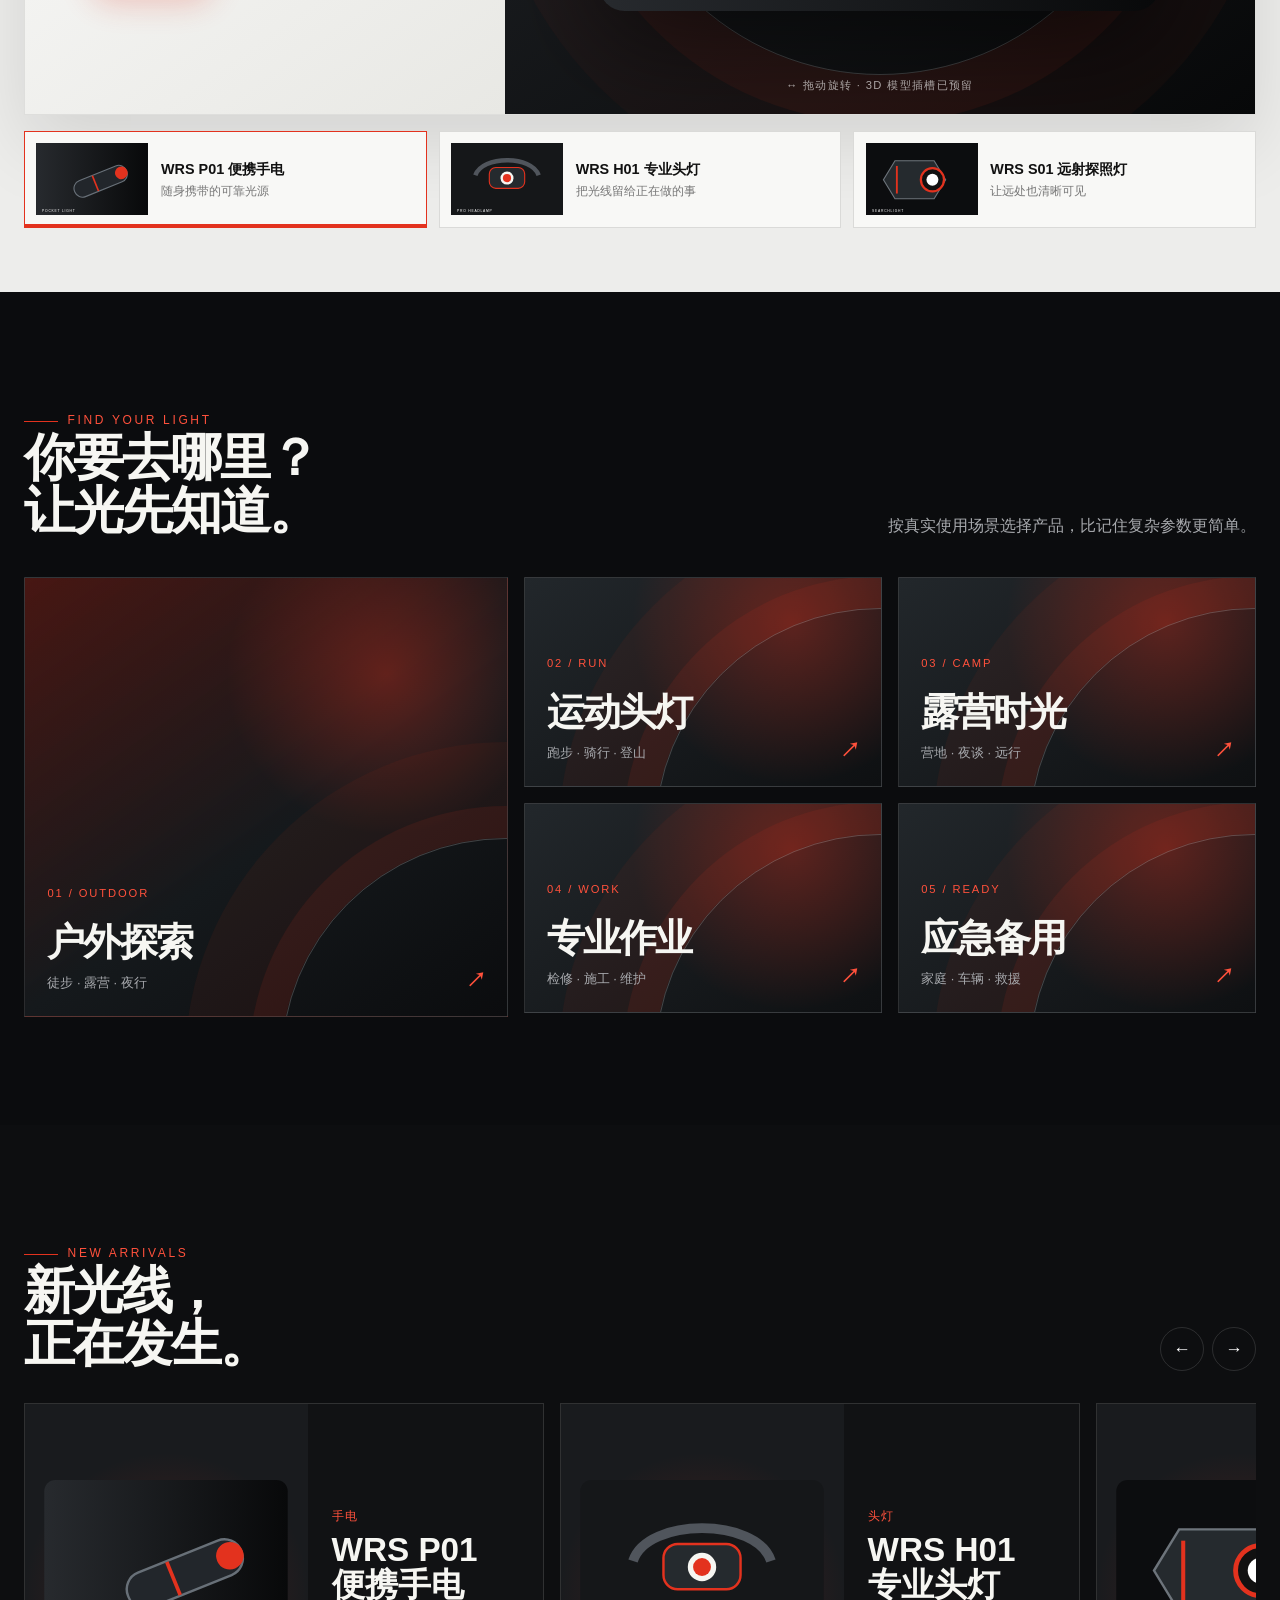
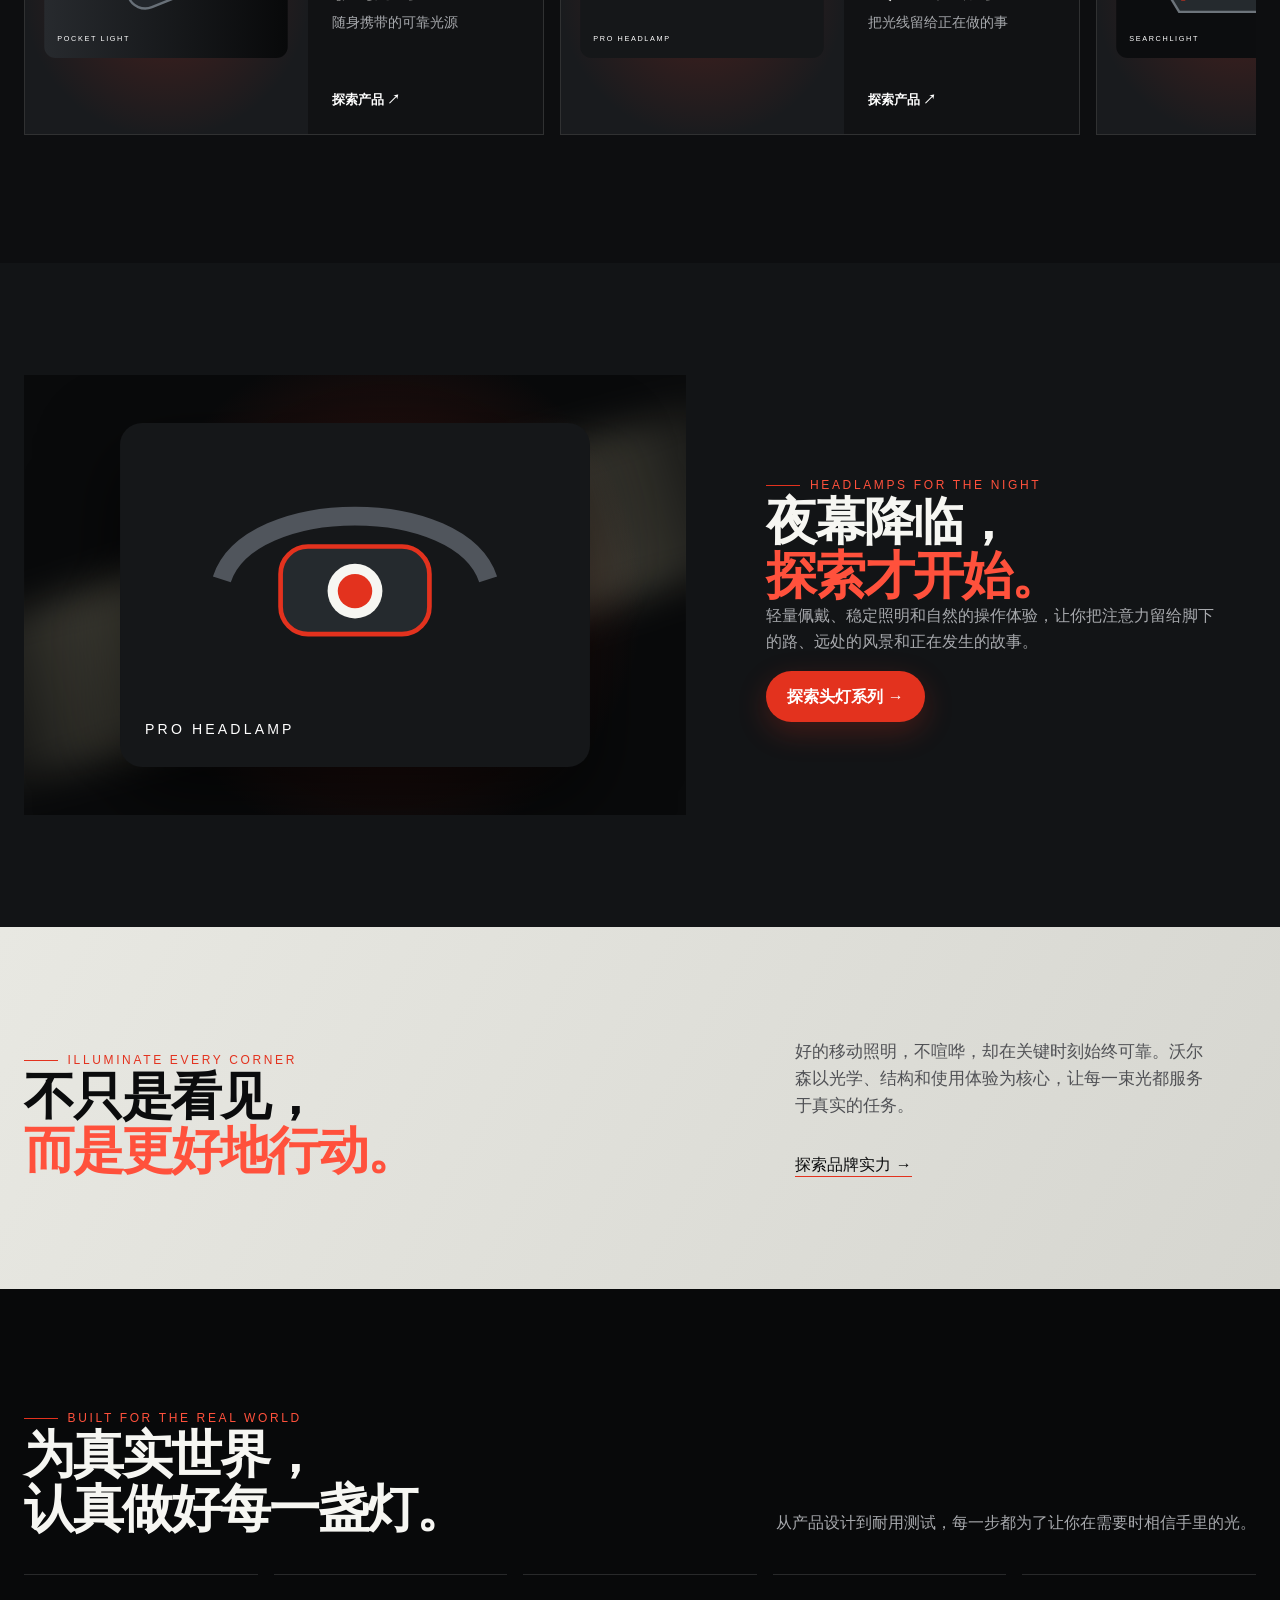
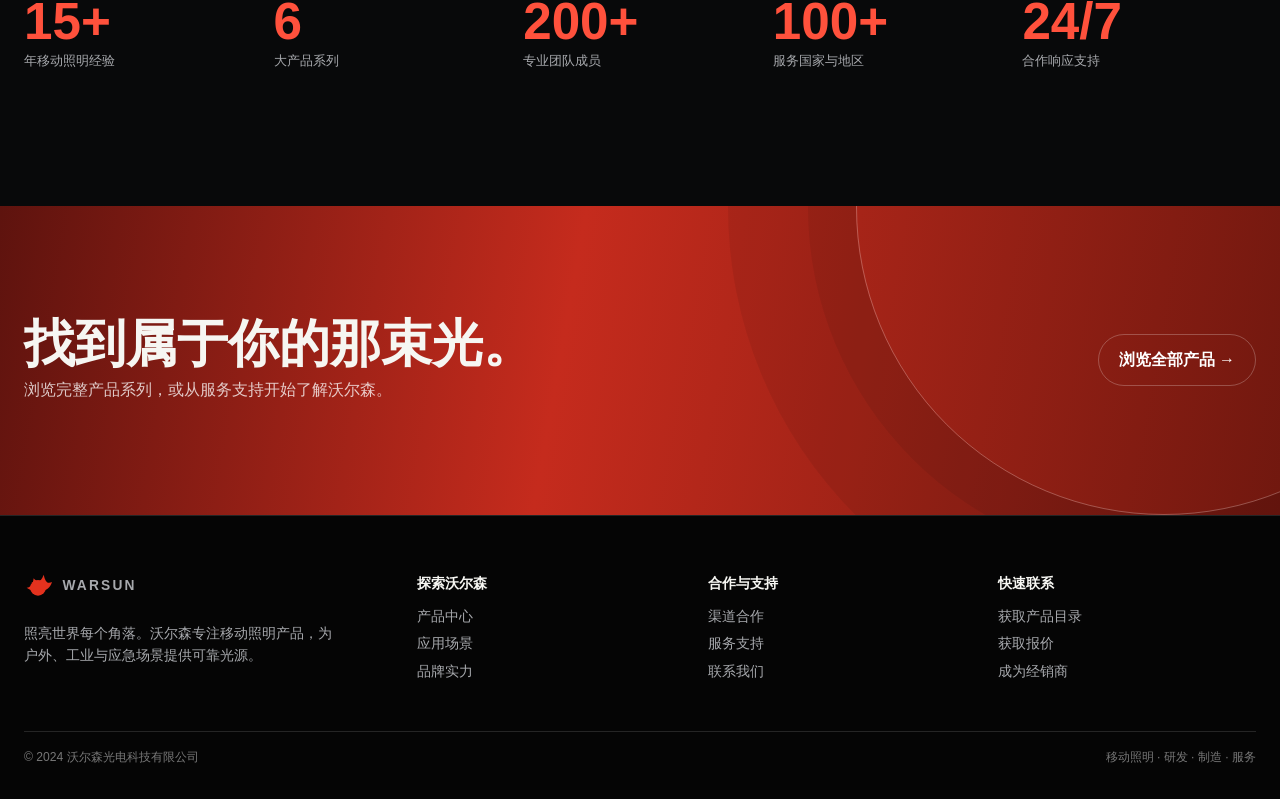
==== commit 0580c6c0: "上传沃尔森官网审核版" ====
--- a/index.html
+++ b/index.html
@@ -1,558 +1,12 @@
-<!DOCTYPE html>
-<html lang="zh-CN" class="scroll-smooth">
-<head>
-    <meta charset="UTF-8">
-    <meta name="viewport" content="width=device-width, initial-scale=1.0">
-    <!-- 核心：解除 B 站防盗链限制的“隐身衣” -->
-    <meta name="referrer" content="no-referrer">
-    <title>罗霖鸿 | 资深三维动态视觉设计师</title>
-    <script src="https://cdn.tailwindcss.com"></script>
-    <style>
-        @import url('https://fonts.googleapis.com/css2?family=Inter:wght@300;400;700;900&display=swap');
-
-        :root {
-            --c-bg: #000000;
-            --c-text: #ffffff;
-            --c-accent: #E5FF00; /* 高级荧光黄 */
-            --c-border: rgba(255, 255, 255, 0.1);
-        }
-
-        body {
-            font-family: 'Inter', system-ui, -apple-system, sans-serif;
-            background-color: var(--c-bg);
-            color: var(--c-text);
-            overflow-x: hidden;
-            -webkit-font-smoothing: antialiased;
-        }
-
-        .premium-border { border: 1px solid var(--c-border); }
-        .premium-border-b { border-bottom: 1px solid var(--c-border); }
-        .premium-border-t { border-top: 1px solid var(--c-border); }
-
-        .transition-04 { transition: all 0.4s cubic-bezier(0.16, 1, 0.3, 1); }
-
-        .hover-card {
-            transition: all 0.4s cubic-bezier(0.16, 1, 0.3, 1);
-        }
-        @media (hover: hover) {
-            .hover-card:hover {
-                transform: translateY(-4px);
-                border-color: var(--c-accent);
-                box-shadow: 0 20px 40px rgba(0,0,0,0.8);
-            }
-        }
-
-        .reveal {
-            opacity: 0;
-            transform: translateY(20px);
-            transition: all 0.8s cubic-bezier(0.16, 1, 0.3, 1);
-        }
-        .reveal.active {
-            opacity: 1;
-            transform: translateY(0);
-        }
-
-        ::-webkit-scrollbar { width: 3px; }
-        ::-webkit-scrollbar-track { background: #000; }
-        ::-webkit-scrollbar-thumb { background: #333; }
-
-        .view-hidden { display: none !important; }
-        .press-effect:active { transform: scale(0.98); }
-
-        .text-accent { color: var(--c-accent); }
-        
-        .timeline-dot::before {
-            content: '';
-            position: absolute;
-            left: -29px;
-            top: 6px;
-            width: 8px;
-            height: 8px;
-            background-color: var(--c-accent);
-            border-radius: 50%;
-        }
-
-        /* B站嵌入容器 - 16:9 比例适配 */
-        .bili-container {
-            position: relative;
-            width: 100%;
-            padding-bottom: 56.25%;
-            height: 0;
-            overflow: hidden;
-            background: #000;
-        }
-        .bili-container iframe {
-            position: absolute;
-            top: 0;
-            left: 0;
-            width: 100%;
-            height: 100%;
-            border: 0;
-        }
-    </style>
-</head>
-<body class="selection:bg-[#E5FF00] selection:text-black">
-
-    <!-- 导航栏 -->
-    <nav class="fixed top-0 w-full bg-black/80 backdrop-blur-xl z-50 premium-border-b transition-04">
-        <div class="max-w-7xl mx-auto px-6 h-20 flex justify-between items-center">
-            <div class="text-xl font-black tracking-[0.2em] cursor-pointer press-effect hover:text-[var(--c-accent)] transition-04" onclick="navigateTo('home')">
-                LUO.DESIGN
-            </div>
-            
-            <div class="space-x-12 font-bold text-xs tracking-widest hidden md:flex">
-                <a href="#" onclick="navigateTo('home')" class="hover:text-[var(--c-accent)] flex flex-col items-center group">
-                    <span>首页</span><span class="opacity-30 uppercase text-[8px] mt-1 group-hover:opacity-100">Home</span>
-                </a>
-                <a href="#" onclick="navigateTo('home')" class="hover:text-[var(--c-accent)] flex flex-col items-center group">
-                    <span>作品</span><span class="opacity-30 uppercase text-[8px] mt-1 group-hover:opacity-100">Works</span>
-                </a>
-                <a href="#" onclick="navigateTo('resume')" class="hover:text-[var(--c-accent)] flex flex-col items-center group">
-                    <span>简历</span><span class="opacity-30 uppercase text-[8px] mt-1 group-hover:opacity-100">Resume</span>
-                </a>
-            </div>
-
-            <button onclick="openMobileMenu()" class="md:hidden text-white press-effect">
-                <svg class="w-6 h-6" fill="none" stroke="currentColor" viewBox="0 0 24 24">
-                    <path stroke-linecap="round" stroke-linejoin="round" stroke-width="1.5" d="M4 8h16M4 16h16"></path>
-                </svg>
-            </button>
-        </div>
-    </nav>
-
-    <!-- 移动端菜单 -->
-    <div id="mobile-menu" class="fixed inset-0 bg-black z-[60] transform translate-x-full transition-transform duration-500 md:hidden flex flex-col items-center justify-center space-y-12">
-        <button onclick="closeMobileMenu()" class="absolute top-6 right-6 text-accent">
-            <svg class="w-8 h-8" fill="none" stroke="currentColor" viewBox="0 0 24 24"><path stroke-linecap="round" stroke-linejoin="round" stroke-width="1.5" d="M6 18L18 6M6 6l12 12"></path></svg>
-        </button>
-        <a href="#" onclick="navigateTo('home')" class="text-3xl font-black uppercase tracking-widest">Home</a>
-        <a href="#" onclick="navigateTo('resume')" class="text-3xl font-black uppercase tracking-widest text-accent">Resume</a>
-    </div>
-
-    <div id="app-container" class="transition-opacity duration-500 pt-20">
-        
-        <!-- ================= 首页视图 ================= -->
-        <main id="view-home">
-            <!-- Hero -->
-            <section class="max-w-7xl mx-auto px-6 pt-20 md:pt-40 pb-20 reveal">
-                <div class="flex flex-col lg:flex-row justify-between items-start lg:items-end">
-                    <div class="flex-grow">
-                        <h1 class="text-6xl md:text-8xl lg:text-9xl font-black uppercase tracking-tighter leading-[0.85] mb-8">
-                            罗霖鸿<br>
-                            <span class="text-accent text-5xl md:text-7xl lg:text-8xl mt-4 block">视觉专家</span>
-                        </h1>
-                        <p class="text-base md:text-xl font-light text-gray-400 max-w-2xl leading-relaxed">
-                            6年资深三维动态视觉设计师 / 专注于 C4D 全流程设计、产品动效演示与电影级视觉包装。
-                        </p>
-                    </div>
-                    <div class="mt-12 lg:mt-0 flex flex-col items-start lg:items-end">
-                        <div class="premium-border p-6 bg-[#050505] text-xs font-bold tracking-widest uppercase space-y-2">
-                            <div class="flex items-center"><span class="w-1.5 h-1.5 rounded-full bg-accent mr-2 animate-pulse"></span> Available for Hire</div>
-                            <div class="opacity-40">宁波 / NINGBO</div>
-                        </div>
-                    </div>
-                </div>
-
-                <!-- 核心能力 -->
-                <div class="grid grid-cols-1 md:grid-cols-3 gap-6 mt-32">
-                    <div class="premium-border p-8 bg-[#0a0a0a] group hover:bg-white hover:text-black transition-04">
-                        <div class="text-[10px] font-bold opacity-30 mb-8 group-hover:text-gray-400">01 / WORKFLOW</div>
-                        <h3 class="text-xl font-black uppercase mb-4 tracking-tighter">C4D 全流程系统</h3>
-                        <p class="text-sm font-light leading-relaxed opacity-60">精通建模、灯光渲染及角色骨骼绑定。擅长构建具有物理真实感的数字场景与机械动态。</p>
-                    </div>
-                    <div class="premium-border p-8 bg-[#0a0a0a] group hover:bg-white hover:text-black transition-04">
-                        <div class="text-[10px] font-bold opacity-30 mb-8 group-hover:text-gray-400">02 / SIMULATION</div>
-                        <h3 class="text-xl font-black uppercase mb-4 tracking-tighter">物理动力学模拟</h3>
-                        <p class="text-sm font-light leading-relaxed opacity-60">专注于 X-Particles 流体、粒子特效。能通过动力学模拟解决烟雾、火焰及柔体碰撞等高阶视觉需求。</p>
-                    </div>
-                    <div class="premium-border p-8 bg-[#0a0a0a] group hover:bg-white hover:text-black transition-04">
-                        <div class="text-[10px] font-bold opacity-30 mb-8 group-hover:text-gray-400">03 / POST-PROD</div>
-                        <h3 class="text-xl font-black uppercase mb-4 tracking-tighter">电影级后期合成</h3>
-                        <p class="text-sm font-light leading-relaxed opacity-60">熟练运用 AE/PS 进行三维素材的后期校色与特效合成。掌握 AI 生图技术，有效提升前期方案产出效率。</p>
-                    </div>
-                </div>
-            </section>
-
-            <!-- 深度分类：作品选集 -->
-            <section class="max-w-7xl mx-auto px-6 py-24 premium-border-t">
-                <div class="flex flex-col md:flex-row justify-between items-baseline mb-16 reveal">
-                    <h2 class="text-4xl md:text-5xl font-black uppercase tracking-tighter">作品选集 <span class="text-sm font-bold text-gray-700 ml-4 tracking-widest">SELECTED WORKS</span></h2>
-                </div>
-                
-                <!-- 分类容器：由 JS 渲染 -->
-                <div id="home-categories-container"></div>
-            </section>
-
-            <!-- 底部 -->
-            <footer id="about-section" class="premium-border-t">
-                <div class="max-w-7xl mx-auto px-6 py-24 flex flex-col md:flex-row justify-between items-center reveal">
-                    <div class="text-center md:text-left mb-12 md:mb-0">
-                        <h2 class="text-4xl md:text-6xl font-black uppercase tracking-tighter mb-4">联系我</h2>
-                        <p class="text-xl font-light text-gray-500 tracking-widest">173-6551-6595 / 宁波</p>
-                    </div>
-                    <div class="flex space-x-8 font-black text-xs tracking-widest uppercase">
-                        <a href="#" class="hover:text-accent transition-04">Behance</a>
-                        <a href="#" class="hover:text-accent transition-04">Zcool</a>
-                    </div>
-                </div>
-            </footer>
-        </main>
-
-        <!-- ================= 独立分类列表页 ================= -->
-        <main id="view-category" class="view-hidden">
-            <div class="max-w-7xl mx-auto px-6 py-12">
-                <button onclick="navigateTo('home')" class="group flex items-center font-bold text-xs mb-12 press-effect hover:text-accent transition-04">
-                    <span class="mr-4 transform group-hover:-translate-x-2 transition-04 text-lg">←</span> 返回首页
-                </button>
-                
-                <div class="mb-16 reveal">
-                    <h1 id="cat-title-zh" class="text-5xl md:text-7xl font-black uppercase tracking-tighter leading-tight mb-4 text-accent">分类名称</h1>
-                    <p id="cat-title-en" class="text-xl md:text-2xl font-light text-gray-500 uppercase tracking-widest">CATEGORY</p>
-                </div>
-
-                <div class="grid grid-cols-1 md:grid-cols-2 lg:grid-cols-3 gap-8" id="category-grid">
-                    <!-- 分类下的作品卡片由 JS 生成 -->
-                </div>
-            </div>
-            
-            <div class="mt-20 pt-12 premium-border-t flex flex-col items-center pb-20">
-                <button onclick="navigateTo('home')" class="px-10 py-4 premium-border font-black text-xs uppercase tracking-widest hover:bg-accent hover:text-black transition-04">Back to home</button>
-            </div>
-        </main>
-
-        <!-- ================= 简历视图 ================= -->
-        <main id="view-resume" class="view-hidden">
-            <div class="max-w-7xl mx-auto px-6 py-20 reveal">
-                <div class="flex flex-col lg:flex-row gap-16">
-                    <div class="lg:col-span-4 lg:w-1/3 space-y-12">
-                        <div class="premium-border p-10 bg-[#0a0a0a]">
-                            <h1 class="text-5xl font-black uppercase mb-2">罗霖鸿</h1>
-                            <p class="text-accent font-bold tracking-widest uppercase text-xs mb-8">资深三维动态设计师</p>
-                            <div class="space-y-4 text-xs font-bold text-gray-400 uppercase tracking-widest">
-                                <p>坐标 / 宁波 Ningbo</p>
-                                <p>资历 / 6年工作经验</p>
-                                <p>电话 / 173-6551-6595</p>
-                            </div>
-                        </div>
-                    </div>
-                    <div class="lg:w-2/3 space-y-20">
-                        <section>
-                            <h2 class="text-3xl font-black uppercase mb-12 pb-4 premium-border-b">职业经历</h2>
-                            <div class="space-y-16 pl-6 border-l border-white/5">
-                                <div class="relative timeline-dot">
-                                    <div class="flex justify-between items-baseline mb-4">
-                                        <h4 class="text-xl font-black">成都妖妖影视科技有限公司</h4>
-                                        <span class="text-[10px] font-bold text-accent px-3 py-1 bg-accent/5">2024.03 - 2025.07</span>
-                                    </div>
-                                    <p class="text-sm font-light text-gray-300">主导广告项目全流程制作，负责高精度建模、灯光渲染到后期合成。独立复原湖北省博物馆“越王勾践剑”视觉动画。</p>
-                                </div>
-                                <div class="relative timeline-dot">
-                                    <div class="flex justify-between items-baseline mb-4">
-                                        <h4 class="text-xl font-black">成都象素工场文化传播有限公司</h4>
-                                        <span class="text-[10px] font-bold text-accent px-3 py-1 bg-accent/5">2022.09 - 2024.12</span>
-                                    </div>
-                                    <p class="text-sm font-light text-gray-300">负责产品动画渲染，参与《网易蛋仔派对》、ROG 笔记本等全流程视频制作。</p>
-                                </div>
-                            </div>
-                        </section>
-                    </div>
-                </div>
-                <div class="mt-32 pt-12 premium-border-t flex flex-col items-center">
-                    <button onclick="navigateTo('home')" class="px-10 py-4 premium-border font-black text-xs uppercase tracking-widest hover:bg-accent hover:text-black transition-04">Back to home</button>
-                </div>
-            </div>
-        </main>
-
-        <!-- ================= 详情页 ================= -->
-        <main id="view-detail" class="view-hidden">
-            <div class="max-w-7xl mx-auto px-6 py-12">
-                <button onclick="navigateTo('home')" class="group flex items-center font-bold text-xs mb-12 press-effect hover:text-accent transition-04">
-                    <span class="mr-4 transform group-hover:-translate-x-2 transition-04 text-lg">←</span> RETURN
-                </button>
-                <div id="detail-content" class="reveal"></div>
-            </div>
-        </main>
-    </div>
-
-    <script>
-        // 定义三大核心分类
-        const categories = [
-            { id: 'motion', titleZh: '动态设计', titleEn: 'MOTION DESIGN' },
-            { id: 'simulation', titleZh: '动力学模拟', titleEn: 'DYNAMICS SIMULATION' },
-            { id: 'render', titleZh: '单帧渲染', titleEn: 'STILL RENDER' }
-        ];
-
-        // 数据库
-        // 注意：每个作品多了一个 mainCategory 属性，用来控制它显示在哪个分类里。
-        const projects = [
-            // ================= 动态设计 =================
-            {
-                id: 'p1',
-                mainCategory: 'motion',
-                titleZh: 'ROG 笔记本“刃”系列',
-                titleEn: 'ROG BLADE TVC',
-                category: '商业产品 TVC',
-                date: '2023.12',
-                image: 'https://images.unsplash.com/photo-1593642632823-8f785ba67e45?q=80&w=1200',
-                bvid: 'BV1fXNGzAE8x', 
-                desc: '深度参与产品宣传片全流程制作。前期协同确立赛博朋克美学风格，中期负责核心性能模块的动态演示设计。后期主导产品材质的细腻刻画与复杂灯光渲染，并结合 AE 完成故障风（Glitch）等特效的深度合成包装，保障电影级质感落地。'
-            },
-            {
-                id: 'p2',
-                mainCategory: 'motion',
-                titleZh: '越王勾践剑工艺复原',
-                titleEn: 'SWORD OF GOUJIAN',
-                category: '文博三维动画',
-                date: '2025.03',
-                image: 'https://images.unsplash.com/photo-1599707334391-7d22f742c278?q=80&w=1200', 
-                bvid: 'BV1xXNuziE9u', 
-                desc: '主导国宝文物全流程三维视觉复原。基于考古资料完成高精度建模，动态还原锻造、打磨、饰纹等复杂工艺流程。着重攻坚青铜器表面的做旧材质节点与光影氛围营造，通过精细的后期多通道合成与调色，交付兼具历史厚重感与现代视觉张力的展陈级讲解动画。'
-            },
-            {
-                id: 'p3',
-                mainCategory: 'motion',
-                titleZh: 'Cisco 音响产品动画',
-                titleEn: 'CISCO AUDIO',
-                category: '高精度渲染 / 动画',
-                date: '2024.09',
-                image: 'https://images.unsplash.com/photo-1545454675-3531b543be5d?q=80&w=1200',
-                bvid: 'BV1kcNgzcEsQ',
-                desc: '全面操刀面向全球市场的电子产品级宣传大片。从前期模型结构梳理到关键动画设计，核心负责搭建商业棚拍级灯光系统。精准把控磨砂金属、高光倒角与织物纹理的物理反射，输出超高精度的三维渲染序列，并完成最终成片的校色与合成出片。'
-            },
-            {
-                id: 'p4',
-                mainCategory: 'motion',
-                titleZh: 'PUBG 角色皮肤宣发',
-                titleEn: 'PUBG SKIN PROMO',
-                category: '游戏 CG 渲染',
-                date: '2025.06',
-                image: 'https://images.unsplash.com/photo-1542751371-adc38448a05e?q=80&w=1200',
-                bvid: '',
-                desc: '作为核心团队成员深度参与多部门协同的 CG 宣发项目。主要负责 C4D 全流程工作流及最终视觉呈现，为多个核心特写镜头制定灯光与材质方案。通过优化渲染设置与分层渲染（AOV）策略，极大提升了后期合成的效率与最终画面的光影层次感。'
-            },
-            {
-                id: 'p5',
-                mainCategory: 'motion',
-                titleZh: '菊乐牛奶裸眼 3D',
-                titleEn: 'NAKED-EYE 3D',
-                category: '裸眼 3D 大屏',
-                date: '2025.04',
-                image: 'https://images.unsplash.com/photo-1550684376-efcbd6e3f031?q=80&w=1200',
-                bvid: '',
-                desc: '主导成都地标级交通枢纽的裸眼 3D 创意落地。前期负责视觉镜头语言设计与出框透视调整，中期运用高级动力学解算完成高精度的流体与碰撞模拟。全程把控渲染品质，并通过 AE 深度合成，确保超大屏环境下的无缝衔接与震撼视觉冲击力。'
-            },
-            {
-                id: 'p6',
-                mainCategory: 'motion',
-                titleZh: '招行双子塔 IP 动画',
-                titleEn: 'CMB IP ANIMATION',
-                category: '角色绑定与 MG',
-                date: '2024.12',
-                image: 'https://images.unsplash.com/photo-1618005182384-a83a8bd57fbe?q=80&w=1200',
-                bvid: '',
-                desc: '负责地标巨幕的 MG 动画序列创作与品牌 IP 角色演绎。独立攻坚复杂角色的骨骼绑定、权重刷取与动态表演设计。在保证角色动画流畅生动的基础上，完成大场景的光影渲染与多图层节点合成，确保招行创意在双子塔媒体上的完美绽放。'
-            },
-            {
-                id: 'p7',
-                mainCategory: 'motion',
-                titleZh: '网易蛋仔派对宣发',
-                titleEn: 'EGGY PARTY PROMO',
-                category: '游戏视觉渲染',
-                date: '2023.05',
-                image: 'https://images.unsplash.com/photo-1558655146-d09347e92766?q=80&w=1200',
-                bvid: '',
-                desc: '参与热门游戏宣发视频的三维视觉制作。深入理解项目的美术规范，主攻三维场景的氛围打光与材质细节刻画，并协助优化关键帧动画的流畅度。通过高效的渲染管线管理与后期调色处理，有力支撑了高标准游戏物料的按期交付。'
-            },
-
-            // ================= 动力学模拟 (预留上传位) =================
-            {
-                id: 'p8',
-                mainCategory: 'simulation',
-                titleZh: '流体与刚体碰撞测试',
-                titleEn: 'FLUID & RIGID BODY',
-                category: 'X-Particles 模拟',
-                date: '2025.01',
-                image: 'https://images.unsplash.com/photo-1634017839464-5c339ebe3cb4?q=80&w=1200',
-                bvid: '', 
-                desc: '运用高级动力学节点解算流体冲击与刚体破碎的瞬间交互效果。重点调试粘度、表面张力等物理参数，在光影渲染中完美还原极具张力的物理真实感。'
-            },
-            {
-                id: 'p9',
-                mainCategory: 'simulation',
-                titleZh: '高精度烟雾特效',
-                titleEn: 'SMOKE EFFECTS',
-                category: '体积云模拟',
-                date: '2024.10',
-                image: 'https://images.unsplash.com/photo-1543857778-c4a1a3e0b2eb?q=80&w=1200',
-                bvid: '', 
-                desc: '通过体积构建与体素解算，完成高度真实的烟雾扩散表现。深入研究光在不同介质中的折射衰减，后期经过 AE 多通道叠加，增强了画面的空间纵深与神秘感。'
-            },
-
-            // ================= 单帧渲染 (预留上传位) =================
-            {
-                id: 'p10',
-                mainCategory: 'render',
-                titleZh: '赛博都市概念设计',
-                titleEn: 'CYBER CITY CONCEPT',
-                category: '场景搭建与打光',
-                date: '2024.08',
-                image: 'https://images.unsplash.com/photo-1515630278258-407f66498911?q=80&w=1200',
-                bvid: '', 
-                desc: '超大型城市模型的拼接与资产管理。通过构建复杂的冷暖霓虹灯光阵列，测试了渲染引擎在高面数、强反射场景下的极限表现力。单帧电影级调色产出。'
-            },
-            {
-                id: 'p11',
-                mainCategory: 'render',
-                titleZh: '机械核心硬表面特写',
-                titleEn: 'MECHA CORE CLOSE-UP',
-                category: '材质与节点研究',
-                date: '2024.03',
-                image: 'https://images.unsplash.com/photo-1610491462702-42e6ecd4f2dd?q=80&w=1200',
-                bvid: '', 
-                desc: '聚焦工业机械细节的极致还原。运用复杂的节点网络混合锈迹、油污与金属拉丝纹理。灯光方面使用极其克制的轮廓光勾勒硬表面倒角，展现结构的力量感。'
-            }
-        ];
-
-        // 通用的卡片生成 HTML 函数
-        function generateCardHTML(p) {
-            return `
-                <div class="premium-border bg-[#0a0a0a] hover-card cursor-pointer flex flex-col group overflow-hidden" onclick="openDetail('${p.id}')">
-                    <div class="aspect-[16/10] overflow-hidden border-b border-white/10 relative">
-                        <img src="${p.image}" class="w-full h-full object-cover opacity-60 group-hover:opacity-100 group-hover:scale-105 transition duration-1000">
-                        <div class="absolute inset-0 bg-accent/10 opacity-0 group-hover:opacity-100 transition-04 flex items-center justify-center backdrop-blur-[2px]">
-                            <div class="w-10 h-10 rounded-full border border-accent text-accent flex items-center justify-center transform translate-y-4 group-hover:translate-y-0 transition-04">
-                                <span class="font-bold text-sm">↗</span>
-                            </div>
-                        </div>
-                    </div>
-                    <div class="p-6">
-                        <p class="text-accent font-bold text-[9px] uppercase mb-2 tracking-widest">${p.category}</p>
-                        <h3 class="text-lg font-black uppercase leading-tight">${p.titleZh}</h3>
-                    </div>
-                </div>
-            `;
-        }
-
-        // 首页：渲染三大分类栏目
-        function renderHomeCategories() {
-            const container = document.getElementById('home-categories-container');
-            let html = '';
-
-            categories.forEach(cat => {
-                // 筛选出属于这个分类的所有作品
-                const catProjects = projects.filter(p => p.mainCategory === cat.id);
-                if (catProjects.length === 0) return;
-
-                // 首页每个分类最多只展示 3 个预览
-                const displayProjects = catProjects.slice(0, 3);
-                const cardsHtml = displayProjects.map(p => generateCardHTML(p)).join('');
-
-                html += `
-                    <div class="mb-24 reveal">
-                        <div class="flex justify-between items-end mb-8 border-b border-white/10 pb-4">
-                            <div>
-                                <h3 class="text-3xl font-black uppercase tracking-tighter text-accent">${cat.titleZh}</h3>
-                                <p class="text-xs font-bold text-gray-500 uppercase tracking-widest mt-1">${cat.titleEn}</p>
-                            </div>
-                            <!-- 查看全部按钮 -->
-                            <button onclick="openCategory('${cat.id}')" class="text-xs font-bold uppercase tracking-widest hover:text-accent transition-04 flex items-center group mb-2">
-                                查看全部 <span class="ml-2 group-hover:translate-x-1 transition-04 text-lg leading-none">→</span>
-                            </button>
-                        </div>
-                        <div class="grid grid-cols-1 md:grid-cols-2 lg:grid-cols-3 gap-8">
-                            ${cardsHtml}
-                        </div>
-                    </div>
-                `;
-            });
-            container.innerHTML = html;
-        }
-
-        // 打开指定的分类列表页
-        function openCategory(catId) {
-            const cat = categories.find(c => c.id === catId);
-            const catProjects = projects.filter(p => p.mainCategory === catId);
-
-            // 修改分类页的标题
-            document.getElementById('cat-title-zh').innerText = cat.titleZh;
-            document.getElementById('cat-title-en').innerText = cat.titleEn;
-
-            // 渲染该分类下的所有作品（不限数量）
-            const grid = document.getElementById('category-grid');
-            grid.innerHTML = catProjects.map(p => generateCardHTML(p)).join('');
-
-            navigateTo('category');
-        }
-
-        function openMobileMenu() { document.getElementById('mobile-menu').classList.remove('translate-x-full'); }
-        function closeMobileMenu() { document.getElementById('mobile-menu').classList.add('translate-x-full'); }
-
-        // 页面跳转路由
-        function navigateTo(viewId) {
-            closeMobileMenu();
-            const container = document.getElementById('app-container');
-            container.style.opacity = '0';
-            
-            setTimeout(() => {
-                window.scrollTo(0, 0);
-                
-                // 隐藏所有视图
-                document.getElementById('view-home').classList.add('view-hidden');
-                document.getElementById('view-resume').classList.add('view-hidden');
-                document.getElementById('view-detail').classList.add('view-hidden');
-                document.getElementById('view-category').classList.add('view-hidden');
-                
-                // 显示目标视图
-                if (viewId === 'home') document.getElementById('view-home').classList.remove('view-hidden');
-                if (viewId === 'resume') document.getElementById('view-resume').classList.remove('view-hidden');
-                if (viewId === 'detail') document.getElementById('view-detail').classList.remove('view-hidden');
-                if (viewId === 'category') document.getElementById('view-category').classList.remove('view-hidden');
-                
-                container.style.opacity = '1';
-                initScrollReveal();
-            }, 300);
-        }
-
-        function openDetail(id) {
-            const p = projects.find(x => x.id === id);
-            const content = document.getElementById('detail-content');
-            
-            let mediaSection = p.bvid ? `
-                <div class="mb-20 premium-border bg-[#050505] overflow-hidden">
-                    <div class="bili-container">
-                        <iframe src="https://player.bilibili.com/player.html?bvid=${p.bvid}&danmaku=0&high_quality=1&as_wide=1" scrolling="no" border="0" frameborder="no" framespacing="0" allowfullscreen="true"></iframe>
-                    </div>
-                </div>` : `
-                <div class="mb-20 premium-border bg-[#050505] overflow-hidden">
-                    <img src="${p.image}" class="w-full h-auto">
-                </div>`;
-
-            content.innerHTML = `
-                <div class="mb-16">
-                    <div class="inline-block px-3 py-1 premium-border text-accent font-bold text-[10px] tracking-widest uppercase mb-8">${p.category}</div>
-                    <h1 class="text-4xl md:text-7xl font-black uppercase tracking-tighter leading-tight mb-4">${p.titleZh}</h1>
-                    <p class="text-xl md:text-2xl font-light text-gray-500 uppercase tracking-widest mb-16">${p.titleEn}</p>
-                </div>
-                ${mediaSection}
-                <div class="max-w-4xl mx-auto border-l border-white/10 pl-10">
-                    <h3 class="text-xl font-black uppercase mb-6 flex items-center"><span class="w-2 h-2 bg-accent mr-3"></span> 项目解析 OVERVIEW</h3>
-                    <p class="text-lg leading-relaxed font-light text-gray-400">${p.desc}</p>
-                </div>
-            `;
-            navigateTo('detail');
-        }
-
-        function initScrollReveal() {
-            const obs = new IntersectionObserver(entries => {
-                entries.forEach(e => { if(e.isIntersecting) e.target.classList.add('active'); });
-            }, { threshold: 0.1 });
-            document.querySelectorAll('.reveal').forEach(el => obs.observe(el));
-        }
-
-        window.onload = () => { 
-            renderHomeCategories(); // 启动时渲染首页的三大分类板块
-            initScrollReveal(); 
-        };
-    </script>
-</body>
-</html>+<!doctype html>
+<html lang="zh-CN"><head><meta charset="utf-8"><meta name="viewport" content="width=device-width, initial-scale=1"><meta name="description" content="沃尔森光电科技有限公司——为户外、运动与日常生活提供移动照明。"><title>沃尔森光电｜照亮世界每个角落</title><link rel="stylesheet" href="styles.css?v=featured-360"></head>
+<body data-page="home"><a class="skip-link" href="#main">跳转到主要内容</a><header class="site-header" data-site-header></header><main id="main">
+<section class="consumer-hero"><video class="consumer-hero-video" autoplay muted loop playsinline poster="assets/placeholders/searchlight.svg"><source src="https://interactive-examples.mdn.mozilla.net/media/cc0-videos/flower.mp4" type="video/mp4"></video><div class="consumer-hero-overlay"></div><div class="container consumer-hero-content"><span class="eyebrow">WARSUN MOBILE LIGHTING</span><div class="home-logo-lockup"><img src="assets/logo-mark.svg" alt="沃尔森品牌标志"><span>WARSUN</span></div><h1>照亮世界<br><em>每个角落</em></h1><p>为每一次探索、每一项工作和每一个需要光的时刻而生。</p><div class="hero-actions"><a class="btn btn-primary" href="products.html">探索产品 <span>↗</span></a><a class="btn btn-ghost" href="#scene-explorer">选择你的场景 <span>↓</span></a></div></div><div class="hero-scroll">SCROLL TO EXPLORE <span>↓</span></div></section>
+<section class="featured-showcase" id="featured-showcase"><div class="featured-shell"><div class="featured-heading"><span class="eyebrow">FEATURED PRODUCTS</span><h2>本季主推</h2><p>拖动产品查看 360° 视角，或使用左右按钮切换主推产品。</p></div><div class="featured-stage" id="featured-viewer" aria-live="polite"></div><button class="featured-arrow featured-prev" type="button" data-featured-prev aria-label="上一个主推产品">←</button><button class="featured-arrow featured-next" type="button" data-featured-next aria-label="下一个主推产品">→</button><div class="featured-thumbs" id="featured-thumbs" aria-label="主推产品缩略图"></div></div></section>
+<section class="scene-explorer section" id="scene-explorer"><div class="container"><div class="section-header"><div><span class="eyebrow">FIND YOUR LIGHT</span><h2 class="section-title">你要去哪里？<br>让光先知道。</h2></div><p class="section-copy">按真实使用场景选择产品，比记住复杂参数更简单。</p></div><div class="scene-grid"><a href="solutions.html#户外探索" class="scene-tile scene-tile-large"><span>01 / OUTDOOR</span><strong>户外探索</strong><small>徒步 · 露营 · 夜行</small><b>↗</b></a><a href="products.html?category=头灯" class="scene-tile"><span>02 / RUN</span><strong>运动头灯</strong><small>跑步 · 骑行 · 登山</small><b>↗</b></a><a href="products.html?category=露营灯" class="scene-tile"><span>03 / CAMP</span><strong>露营时光</strong><small>营地 · 夜谈 · 远行</small><b>↗</b></a><a href="solutions.html#工业作业" class="scene-tile"><span>04 / WORK</span><strong>专业作业</strong><small>检修 · 施工 · 维护</small><b>↗</b></a><a href="solutions.html#应急救援" class="scene-tile"><span>05 / READY</span><strong>应急备用</strong><small>家庭 · 车辆 · 救援</small><b>↗</b></a></div></div></section>
+<section class="editorial-product section section-dark"><div class="container"><div class="editorial-heading"><div><span class="eyebrow">NEW ARRIVALS</span><h2 class="section-title">新光线，<br>正在发生。</h2></div><div class="rail-controls"><button type="button" data-rail-prev aria-label="上一组产品">←</button><button type="button" data-rail-next aria-label="下一组产品">→</button></div></div><div class="product-rail" id="product-rail"></div></div></section>
+<section class="story-media section" id="story-media"><div class="container story-grid"><div class="story-visual"><div class="story-beam"></div><img src="assets/placeholders/headlamp.svg" alt="沃尔森头灯户外使用示意"></div><div class="story-copy"><span class="eyebrow">HEADLAMPS FOR THE NIGHT</span><h2 class="section-title">夜幕降临，<br><em>探索才开始。</em></h2><p>轻量佩戴、稳定照明和自然的操作体验，让你把注意力留给脚下的路、远处的风景和正在发生的故事。</p><a class="btn btn-primary" href="products.html?category=头灯">探索头灯系列 →</a></div></div></section>
+<section class="manifesto section"><div class="container manifesto-grid"><div><span class="eyebrow">ILLUMINATE EVERY CORNER</span><h2 class="section-title">不只是看见，<br><em>而是更好地行动。</em></h2></div><div><p class="manifesto-copy">好的移动照明，不喧哗，却在关键时刻始终可靠。沃尔森以光学、结构和使用体验为核心，让每一束光都服务于真实的任务。</p><a class="text-link" href="about.html">探索品牌实力 →</a></div></div></section>
+<section class="proof-stage section section-dark"><div class="container"><div class="section-header"><div><span class="eyebrow">BUILT FOR THE REAL WORLD</span><h2 class="section-title">为真实世界，<br>认真做好每一盏灯。</h2></div><p class="section-copy">从产品设计到耐用测试，每一步都为了让你在需要时相信手里的光。</p></div><div class="stats" id="stats"></div></div></section>
+<section class="section band"><div class="container band-content"><div><h2>找到属于你的那束光。</h2><p>浏览完整产品系列，或从服务支持开始了解沃尔森。</p></div><a class="btn btn-ghost" href="products.html">浏览全部产品 →</a></div></section>
+</main><footer class="footer" data-site-footer></footer><script type="module" src="js/site.js?v=featured-360-2"></script></body></html>
--- a/styles.css
+++ b/styles.css
@@ -0,0 +1,247 @@
+:root {
+  --bg: #070707;
+  --surface: #111214;
+  --surface-soft: #181a1d;
+  --line: rgba(255,255,255,.13);
+  --text: #f6f6f2;
+  --muted: #a7a9ad;
+  --red: #e3321e;
+  --red-bright: #ff513c;
+  --max: 1240px;
+  --radius: 18px;
+  --shadow: 0 18px 60px rgba(0,0,0,.28);
+  font-family: "Microsoft YaHei", "PingFang SC", Arial, sans-serif;
+  color-scheme: dark;
+}
+
+* { box-sizing: border-box; }
+html { scroll-behavior: smooth; }
+body { margin: 0; background: var(--bg); color: var(--text); line-height: 1.6; }
+body::selection { background: var(--red); color: #fff; }
+a { color: inherit; text-decoration: none; }
+img { display: block; max-width: 100%; }
+button, input, select, textarea { font: inherit; }
+button { cursor: pointer; }
+.skip-link { position: fixed; left: 1rem; top: -4rem; z-index: 99; padding: .75rem 1rem; background: var(--red); color: #fff; }
+.skip-link:focus { top: 1rem; }
+.container { width: min(var(--max), calc(100% - 3rem)); margin-inline: auto; }
+.site-header { position: fixed; inset: 0 0 auto; z-index: 20; border-bottom: 1px solid transparent; transition: .25s ease; }
+.site-header.is-scrolled { background: rgba(7,7,7,.86); border-color: var(--line); backdrop-filter: blur(16px); }
+.nav { min-height: 78px; display: flex; align-items: center; justify-content: space-between; gap: 2rem; }
+.brand { display: inline-flex; align-items: center; gap: .65rem; font-size: 1.05rem; font-weight: 800; letter-spacing: .16em; }
+.brand img { width: 28px; height: 28px; }
+.brand span { white-space: nowrap; }
+.nav-links { display: flex; align-items: center; gap: 1.45rem; color: #d6d6d2; font-size: .91rem; }
+.nav-links a { position: relative; padding: .55rem 0; }
+.nav-links a::after { content: ""; position: absolute; left: 0; right: 100%; bottom: 0; height: 2px; background: var(--red); transition: right .2s ease; }
+.nav-links a:hover::after, .nav-links a[aria-current="page"]::after { right: 0; }
+.nav-actions { display: flex; align-items: center; gap: .65rem; }
+.nav-cta { padding: .6rem .9rem; border: 1px solid rgba(255,255,255,.28); border-radius: 999px; font-size: .82rem; }
+.menu-toggle { display: none; border: 0; background: transparent; color: var(--text); font-size: 1.6rem; }
+.hero { min-height: 780px; display: grid; align-items: end; padding: 10rem 0 6rem; position: relative; overflow: hidden; background: radial-gradient(circle at 72% 42%, rgba(227,50,30,.3), transparent 21rem), linear-gradient(110deg, #050505 10%, #151617 58%, #080808 100%); }
+.hero::before { content: ""; position: absolute; inset: 0; opacity: .2; background-image: linear-gradient(120deg, transparent 40%, rgba(255,255,255,.18) 41%, transparent 42%), repeating-linear-gradient(145deg, transparent 0 66px, rgba(255,255,255,.04) 67px 68px); mix-blend-mode: screen; }
+.hero::after { content: ""; position: absolute; width: 55vw; height: 55vw; right: -18vw; top: 8rem; border-radius: 50%; border: 1px solid rgba(255,255,255,.12); box-shadow: 0 0 0 3rem rgba(227,50,30,.04), 0 0 0 10rem rgba(227,50,30,.025); }
+.hero-grid { position: relative; z-index: 1; display: grid; grid-template-columns: 1fr .9fr; gap: 3rem; align-items: end; }
+.eyebrow { display: inline-flex; align-items: center; gap: .6rem; color: var(--red-bright); font-size: .75rem; letter-spacing: .22em; text-transform: uppercase; }
+.eyebrow::before { content: ""; width: 34px; height: 1px; background: var(--red); }
+h1, h2, h3, p { margin-top: 0; }
+h1 { max-width: 720px; margin-bottom: 1.5rem; font-size: clamp(3rem, 7vw, 6.7rem); line-height: .98; letter-spacing: -.055em; }
+h1 span { display: block; color: #fff; }
+.hero-copy { max-width: 550px; color: var(--muted); font-size: 1.05rem; }
+.hero-actions { display: flex; flex-wrap: wrap; gap: .8rem; margin-top: 2rem; }
+.btn { display: inline-flex; align-items: center; justify-content: center; gap: .5rem; min-height: 46px; padding: .75rem 1.25rem; border: 1px solid transparent; border-radius: 999px; font-weight: 700; transition: transform .2s ease, background .2s ease, border .2s ease; }
+.btn:hover { transform: translateY(-2px); }
+.btn-primary { background: var(--red); color: #fff; box-shadow: 0 10px 30px rgba(227,50,30,.24); }
+.btn-primary:hover { background: var(--red-bright); }
+.btn-ghost { border-color: rgba(255,255,255,.24); color: #fff; }
+.btn-ghost:hover { border-color: var(--red); background: rgba(227,50,30,.1); }
+.hero-product { min-height: 410px; position: relative; display: grid; place-items: center; }
+.hero-product img { width: min(100%, 520px); filter: drop-shadow(0 30px 40px rgba(0,0,0,.55)); animation: float 6s ease-in-out infinite; }
+.product-label { position: absolute; right: 2rem; bottom: 1rem; color: #d4d4d0; font-size: .78rem; letter-spacing: .14em; text-transform: uppercase; }
+@keyframes float { 50% { transform: translateY(-12px) rotate(-1deg); } }
+.section { padding: 7rem 0; }
+.section-dark { background: #0d0e10; }
+.section-header { display: flex; align-items: end; justify-content: space-between; gap: 2rem; margin-bottom: 2.4rem; }
+.section-title { max-width: 620px; margin-bottom: 0; font-size: clamp(2rem, 4vw, 4rem); line-height: 1.05; letter-spacing: -.04em; }
+.section-copy { max-width: 480px; margin-bottom: 0; color: var(--muted); }
+.text-link { color: #fff; border-bottom: 1px solid var(--red); padding-bottom: .2rem; }
+.category-grid, .scenario-grid, .card-grid { display: grid; grid-template-columns: repeat(3, 1fr); gap: 1rem; }
+.category-card, .scenario-card, .news-card, .support-card { min-height: 210px; position: relative; overflow: hidden; padding: 1.5rem; border: 1px solid var(--line); border-radius: var(--radius); background: linear-gradient(145deg, #17191c, #0d0e10); transition: transform .25s ease, border .25s ease; }
+.category-card:hover, .scenario-card:hover, .news-card:hover, .support-card:hover { transform: translateY(-5px); border-color: rgba(227,50,30,.6); }
+.card-icon { display: grid; place-items: center; width: 48px; height: 48px; margin-bottom: 2rem; border: 1px solid rgba(227,50,30,.5); border-radius: 50%; color: var(--red-bright); font-size: 1.5rem; }
+.category-card h3, .scenario-card h3, .news-card h3, .support-card h3 { margin-bottom: .35rem; font-size: 1.25rem; }
+.category-card p, .scenario-card p, .news-card p, .support-card p { margin-bottom: 0; color: var(--muted); font-size: .9rem; }
+.card-arrow { position: absolute; right: 1.4rem; bottom: 1.2rem; color: var(--red-bright); font-size: 1.2rem; }
+.product-grid { display: grid; grid-template-columns: repeat(4, 1fr); gap: 1rem; }
+.product-card { overflow: hidden; border: 1px solid var(--line); border-radius: var(--radius); background: var(--surface); transition: transform .25s ease, border .25s ease; }
+.product-card:hover { transform: translateY(-5px); border-color: rgba(227,50,30,.6); }
+.product-image { aspect-ratio: 1 / .88; display: grid; place-items: center; padding: 1rem; background: radial-gradient(circle at 50% 65%, rgba(227,50,30,.18), transparent 60%), #131416; }
+.product-image img { width: 92%; height: 92%; object-fit: contain; }
+.product-body { padding: 1.2rem; }
+.product-meta { display: flex; justify-content: space-between; gap: 1rem; color: var(--red-bright); font-size: .74rem; letter-spacing: .08em; }
+.product-body h3 { margin: .6rem 0 .35rem; font-size: 1.05rem; }
+.product-body p { min-height: 3rem; margin-bottom: 1rem; color: var(--muted); font-size: .86rem; }
+.product-actions { display: flex; align-items: center; justify-content: space-between; gap: .5rem; }
+.product-actions .btn { min-height: 38px; padding: .55rem .8rem; font-size: .78rem; }
+.stats { display: grid; grid-template-columns: repeat(5, 1fr); gap: 1rem; }
+.stat { padding: 1.3rem 0; border-top: 1px solid var(--line); }
+.stat strong { display: block; color: var(--red-bright); font-size: clamp(1.8rem, 4vw, 3.3rem); line-height: 1; }
+.stat span { color: var(--muted); font-size: .84rem; }
+.band { position: relative; overflow: hidden; background: linear-gradient(100deg, #5e130e, #c52b1d 44%, #71180f); }
+.band::after { content: ""; position: absolute; width: 48vw; height: 48vw; right: -15vw; top: -24vw; border: 1px solid rgba(255,255,255,.25); border-radius: 50%; box-shadow: 0 0 0 3rem rgba(0,0,0,.07), 0 0 0 8rem rgba(0,0,0,.07); }
+.band-content { position: relative; z-index: 1; display: flex; align-items: center; justify-content: space-between; gap: 2rem; }
+.band h2 { max-width: 650px; margin-bottom: .5rem; font-size: clamp(2rem, 4vw, 4rem); line-height: 1; }
+.band p { max-width: 560px; margin-bottom: 0; color: rgba(255,255,255,.76); }
+.page-hero { padding: 12rem 0 5rem; background: radial-gradient(circle at 82% 55%, rgba(227,50,30,.22), transparent 22rem), #0d0e10; }
+.page-hero h1 { max-width: 820px; font-size: clamp(3rem, 7vw, 6rem); }
+.page-hero p { max-width: 630px; color: var(--muted); font-size: 1.05rem; }
+.filter-bar { display: flex; flex-wrap: wrap; gap: .6rem; margin-bottom: 2rem; }
+.filter-button { padding: .55rem .85rem; border: 1px solid var(--line); border-radius: 999px; background: transparent; color: var(--muted); }
+.filter-button[aria-pressed="true"], .filter-button:hover { border-color: var(--red); background: rgba(227,50,30,.12); color: #fff; }
+.results-row { display: flex; align-items: center; justify-content: space-between; margin-bottom: 1.5rem; color: var(--muted); font-size: .9rem; }
+.detail-grid { display: grid; grid-template-columns: 1fr 1fr; gap: 4rem; align-items: start; }
+.detail-media { position: sticky; top: 110px; display: grid; place-items: center; min-height: 540px; border: 1px solid var(--line); border-radius: var(--radius); background: radial-gradient(circle at center, rgba(227,50,30,.18), transparent 60%), #111214; }
+.detail-media img { width: 82%; }
+.detail-copy h1 { margin-bottom: 1rem; font-size: clamp(2.4rem, 5vw, 5rem); }
+.detail-copy .lead { color: var(--muted); font-size: 1.05rem; }
+.feature-list { display: grid; grid-template-columns: repeat(3, 1fr); gap: .6rem; margin: 2rem 0; padding: 0; list-style: none; }
+.feature-list li { padding: .8rem; border: 1px solid var(--line); border-radius: 10px; color: #e8e8e4; font-size: .82rem; }
+.spec-table { width: 100%; border-collapse: collapse; margin: 2rem 0; }
+.spec-table th, .spec-table td { padding: .9rem 0; border-bottom: 1px solid var(--line); text-align: left; font-size: .9rem; }
+.spec-table th { width: 36%; color: var(--muted); font-weight: 400; }
+.form-wrap { display: grid; grid-template-columns: .85fr 1.15fr; gap: 3rem; }
+.form-card { padding: 2rem; border: 1px solid var(--line); border-radius: var(--radius); background: var(--surface); }
+.form-grid { display: grid; grid-template-columns: 1fr 1fr; gap: 1rem; }
+.field { display: grid; gap: .4rem; }
+.field-full { grid-column: 1 / -1; }
+.field label { color: #e6e6e2; font-size: .86rem; }
+.field input, .field select, .field textarea { width: 100%; border: 1px solid var(--line); border-radius: 10px; background: #0b0c0d; color: var(--text); padding: .8rem .9rem; outline: none; }
+.field textarea { min-height: 130px; resize: vertical; }
+.field input:focus, .field select:focus, .field textarea:focus { border-color: var(--red); box-shadow: 0 0 0 3px rgba(227,50,30,.17); }
+.field-error { min-height: 1.1rem; color: #ff8b7d; font-size: .75rem; }
+.form-status { margin-top: 1rem; color: #8ff0b0; }
+.footer { padding: 3.5rem 0 2rem; border-top: 1px solid var(--line); background: #050505; }
+.footer-grid { display: grid; grid-template-columns: 1.4fr 1fr 1fr 1fr; gap: 2rem; }
+.footer h3 { margin-bottom: .7rem; font-size: .9rem; }
+.footer p, .footer a { color: var(--muted); font-size: .86rem; }
+.footer a:hover { color: #fff; }
+.footer-links { display: grid; gap: .35rem; }
+.footer-bottom { display: flex; justify-content: space-between; gap: 1rem; margin-top: 3rem; padding-top: 1rem; border-top: 1px solid var(--line); color: #777; font-size: .76rem; }
+.empty-state { padding: 4rem 1rem; border: 1px dashed var(--line); border-radius: var(--radius); color: var(--muted); text-align: center; }
+.reveal { animation: reveal .6s ease both; }
+@keyframes reveal { from { opacity: 0; transform: translateY(14px); } to { opacity: 1; transform: none; } }
+@media (prefers-reduced-motion: reduce) { *, *::before, *::after { animation-duration: .01ms !important; animation-iteration-count: 1 !important; scroll-behavior: auto !important; transition-duration: .01ms !important; } }
+@media (max-width: 980px) { .nav-links { gap: .8rem; font-size: .82rem; } .hero-grid, .detail-grid, .form-wrap { grid-template-columns: 1fr; } .hero { min-height: auto; } .hero-product { min-height: 300px; } .product-grid { grid-template-columns: repeat(2, 1fr); } .stats { grid-template-columns: repeat(3, 1fr); } .detail-media { position: static; min-height: 360px; } .footer-grid { grid-template-columns: 1.4fr 1fr 1fr; } }
+@media (max-width: 700px) { .container { width: min(var(--max), calc(100% - 2rem)); } .nav { min-height: 68px; } .menu-toggle { display: block; } .nav-links { display: none; position: absolute; inset: 68px 0 auto; flex-direction: column; align-items: stretch; padding: 1rem; background: rgba(7,7,7,.98); border-bottom: 1px solid var(--line); } .nav-links.is-open { display: flex; } .nav-links a { padding: .8rem 1rem; } .nav-cta { display: none; } .hero { padding: 9rem 0 4rem; } h1 { font-size: clamp(2.75rem, 15vw, 4.5rem); } .section { padding: 4.5rem 0; } .section-header, .band-content, .results-row, .footer-bottom { align-items: flex-start; flex-direction: column; } .category-grid, .scenario-grid, .card-grid, .product-grid { grid-template-columns: 1fr; } .stats { grid-template-columns: repeat(2, 1fr); } .feature-list, .form-grid { grid-template-columns: 1fr; } .field-full { grid-column: auto; } .footer-grid { grid-template-columns: 1fr 1fr; } .page-hero { padding: 9rem 0 4rem; } }
+
+/* Immersive editorial homepage */
+.home-hero { min-height: 100svh; position: relative; display: grid; place-items: center; overflow: hidden; background: #050505; }
+.home-hero-backdrop { position: absolute; inset: 0; background: radial-gradient(circle at 68% 48%, rgba(227,50,30,.42), transparent 18rem), linear-gradient(115deg, rgba(0,0,0,.92) 14%, rgba(8,8,8,.48) 58%, rgba(0,0,0,.86)), url('assets/placeholders/searchlight.svg') center/cover; filter: saturate(.75); }
+.home-hero-backdrop::after { content: ""; position: absolute; inset: 0; background: repeating-linear-gradient(112deg, transparent 0 84px, rgba(255,255,255,.055) 85px 86px); mix-blend-mode: screen; }
+.home-hero-content { position: relative; z-index: 1; width: min(900px, calc(100% - 3rem)); text-align: center; }
+.home-hero-content .eyebrow { justify-content: center; }
+.home-logo-lockup { display: inline-flex; align-items: center; gap: .8rem; margin: 1.5rem 0 1rem; font-size: clamp(1.1rem, 2vw, 1.6rem); font-weight: 800; letter-spacing: .3em; }
+.home-logo-lockup img { width: 38px; height: 38px; }
+.home-hero h1 { max-width: none; margin: 0 auto 1rem; font-size: clamp(4rem, 11vw, 9rem); letter-spacing: -.08em; line-height: .86; }
+.home-hero h1 em, .manifesto h2 em { color: var(--red-bright); font-style: normal; }
+.home-hero-content > p { max-width: 520px; margin: 0 auto; color: rgba(255,255,255,.7); font-size: 1rem; }
+.home-hero .hero-actions { justify-content: center; }
+.hero-scroll { position: absolute; z-index: 1; bottom: 1.5rem; left: 50%; transform: translateX(-50%); color: rgba(255,255,255,.55); font-size: .67rem; letter-spacing: .22em; }
+.hero-scroll span { display: block; margin-top: .4rem; color: var(--red-bright); text-align: center; font-size: 1.1rem; }
+.application-stage { background: #0c0d0f; }
+.application-nav { display: grid; grid-template-columns: 1.35fr 1fr 1fr; gap: 1rem; }
+.application-card { min-height: 260px; position: relative; display: flex; flex-direction: column; justify-content: space-between; padding: 1.5rem; overflow: hidden; border: 1px solid var(--line); background: linear-gradient(145deg, #1b1d20, #0c0d0f); }
+.application-card::before { content: ""; position: absolute; inset: 0; background: radial-gradient(circle at 75% 20%, rgba(227,50,30,.35), transparent 11rem); opacity: .8; }
+.application-card-tall { min-height: 390px; background: linear-gradient(145deg, rgba(227,50,30,.3), #121417 55%, #080808); }
+.application-card > * { position: relative; z-index: 1; }
+.application-index { color: var(--red-bright); font-size: .8rem; letter-spacing: .12em; }
+.application-card strong { display: block; font-size: clamp(1.8rem, 3vw, 3.2rem); letter-spacing: -.05em; }
+.application-card small { color: var(--muted); letter-spacing: .2em; }
+.application-arrow { align-self: flex-end; color: var(--red-bright); font-size: 1.5rem; }
+.editorial-heading { display: flex; align-items: end; justify-content: space-between; margin-bottom: 2rem; }
+.rail-controls { display: flex; gap: .5rem; }
+.rail-controls button { width: 44px; height: 44px; border: 1px solid var(--line); border-radius: 50%; background: transparent; color: #fff; font-size: 1.1rem; }
+.rail-controls button:hover { border-color: var(--red); color: var(--red-bright); }
+.product-rail { display: flex; gap: 1rem; overflow-x: auto; scroll-snap-type: x mandatory; scrollbar-width: thin; scrollbar-color: var(--red) transparent; padding-bottom: 1rem; }
+.rail-card { min-width: min(74vw, 520px); scroll-snap-align: start; border: 1px solid var(--line); background: #111214; }
+.rail-card > a { display: grid; grid-template-columns: 1.2fr 1fr; min-height: 330px; }
+.rail-image { display: grid; place-items: center; padding: 1.2rem; background: radial-gradient(circle at 50% 58%, rgba(227,50,30,.22), transparent 60%), #191b1e; }
+.rail-image img { width: 100%; height: 100%; object-fit: contain; }
+.rail-copy { display: flex; flex-direction: column; justify-content: end; padding: 1.5rem; }
+.rail-copy > span { color: var(--red-bright); font-size: .72rem; letter-spacing: .12em; }
+.rail-copy h3 { margin: .5rem 0; font-size: clamp(1.4rem, 2.6vw, 2.4rem); line-height: 1.05; }
+.rail-copy p { min-height: 3rem; color: var(--muted); font-size: .88rem; }
+.rail-copy strong { margin-top: 1rem; color: #fff; font-size: .83rem; }
+.manifesto { background: linear-gradient(120deg, #e8e8e2 0%, #d6d6d0 100%); color: #0b0c0d; }
+.manifesto .eyebrow { color: var(--red); }
+.manifesto .eyebrow::before { background: var(--red); }
+.manifesto-grid { display: grid; grid-template-columns: 1.2fr .8fr; gap: 5rem; align-items: end; }
+.manifesto .section-title { color: #0b0c0d; }
+.manifesto-copy { max-width: 420px; margin-bottom: 2rem; color: #505155; font-size: 1.05rem; }
+.manifesto .text-link { color: #0b0c0d; }
+.proof-stage { background: #08090a; }
+@media (max-width: 700px) { .home-hero-content { width: min(100% - 2rem, 900px); } .home-hero h1 { font-size: clamp(3.8rem, 19vw, 6rem); } .application-nav, .manifesto-grid { grid-template-columns: 1fr; } .application-card-tall { min-height: 270px; } .application-card { min-height: 210px; } .editorial-heading { align-items: flex-start; flex-direction: column; gap: 1rem; } .rail-card { min-width: 88vw; } .rail-card > a { grid-template-columns: 1fr; } .rail-image { min-height: 220px; } .manifesto-grid { gap: 2rem; } }
+
+/* Consumer-first media and scene system */
+.consumer-hero { min-height: 100svh; position: relative; display: grid; place-items: center; overflow: hidden; background: #050505; }
+.consumer-hero-video, .consumer-hero-overlay { position: absolute; inset: 0; width: 100%; height: 100%; object-fit: cover; }
+.consumer-hero-video { filter: saturate(.55) contrast(1.05) brightness(.62); }
+.consumer-hero-overlay { background: radial-gradient(circle at 68% 45%, rgba(227,50,30,.5), transparent 18rem), linear-gradient(110deg, rgba(0,0,0,.92) 5%, rgba(7,7,7,.38) 55%, rgba(0,0,0,.82)); }
+.consumer-hero-content { position: relative; z-index: 1; width: min(900px, calc(100% - 3rem)); text-align: center; }
+.consumer-hero-content .eyebrow { justify-content: center; }
+.consumer-hero h1 { max-width: none; margin: 0 auto 1rem; font-size: clamp(4rem, 11vw, 9rem); letter-spacing: -.08em; line-height: .86; }
+.consumer-hero h1 em, .story-copy em { color: var(--red-bright); font-style: normal; }
+.consumer-hero-content > p { max-width: 520px; margin: 0 auto; color: rgba(255,255,255,.75); }
+.consumer-hero .hero-actions { justify-content: center; }
+.scene-explorer { background: #0b0c0e; }
+.scene-grid { display: grid; grid-template-columns: 1.35fr 1fr 1fr; grid-auto-rows: 210px; gap: 1rem; }
+.scene-tile { position: relative; display: flex; flex-direction: column; justify-content: end; overflow: hidden; padding: 1.4rem; border: 1px solid var(--line); background: linear-gradient(145deg, #22272b, #0e1012); transition: transform .25s ease, border-color .25s ease; }
+.scene-tile::before { content: ""; position: absolute; inset: 0; background: radial-gradient(circle at 75% 22%, rgba(227,50,30,.45), transparent 10rem); opacity: .75; }
+.scene-tile::after { content: ""; position: absolute; width: 28rem; height: 28rem; right: -14rem; bottom: -17rem; border: 1px solid rgba(255,255,255,.2); border-radius: 50%; box-shadow: 0 0 0 2rem rgba(227,50,30,.1), 0 0 0 6rem rgba(227,50,30,.06); }
+.scene-tile > * { position: relative; z-index: 1; }
+.scene-tile-large { grid-row: span 2; min-height: 440px; background: linear-gradient(145deg, rgba(227,50,30,.28), #15191c 56%, #0b0c0e); }
+.scene-tile span { color: var(--red-bright); font-size: .7rem; letter-spacing: .17em; }
+.scene-tile strong { margin-top: .55rem; font-size: clamp(1.5rem, 3vw, 2.8rem); letter-spacing: -.05em; }
+.scene-tile small { color: var(--muted); font-size: .8rem; }
+.scene-tile b { position: absolute; right: 1.3rem; bottom: 1.2rem; color: var(--red-bright); font-size: 1.25rem; }
+.scene-tile:hover { transform: translateY(-5px); border-color: rgba(227,50,30,.7); }
+.story-media { background: #121416; }
+.story-grid { display: grid; grid-template-columns: 1.15fr .85fr; gap: 5rem; align-items: center; }
+.story-visual { position: relative; min-height: 440px; display: grid; place-items: center; overflow: hidden; background: radial-gradient(circle at 55% 50%, rgba(227,50,30,.28), transparent 16rem), #090a0b; }
+.story-visual img { position: relative; z-index: 1; width: min(72%, 470px); filter: drop-shadow(0 30px 40px rgba(0,0,0,.65)); }
+.story-beam { position: absolute; width: 130%; height: 38%; transform: rotate(-17deg); background: linear-gradient(90deg, transparent, rgba(255,244,201,.52), transparent); filter: blur(18px); }
+.story-copy > p { max-width: 450px; color: var(--muted); font-size: 1.02rem; }
+@media (max-width: 700px) { .consumer-hero-content { width: min(100% - 2rem, 900px); } .consumer-hero h1 { font-size: clamp(3.8rem, 19vw, 6rem); } .scene-grid, .story-grid { grid-template-columns: 1fr; } .scene-tile-large { grid-row: auto; min-height: 280px; } .scene-tile { min-height: 190px; } .story-grid { gap: 2rem; } .story-visual { min-height: 300px; } }
+
+/* Featured products with 360-ready viewer */
+.featured-showcase { position: relative; padding: 5.5rem 0 4rem; overflow: hidden; background: #ededeb; color: #111; }
+.featured-shell { width: min(1440px, calc(100% - 3rem)); margin-inline: auto; position: relative; }
+.featured-heading { display: grid; grid-template-columns: auto 1fr; align-items: end; column-gap: 2rem; margin-bottom: 1.5rem; }
+.featured-heading .eyebrow { grid-column: 1 / -1; color: var(--red); }
+.featured-heading h2 { margin: 0; font-size: clamp(2.5rem, 5vw, 5rem); letter-spacing: -.06em; line-height: 1; }
+.featured-heading p { max-width: 460px; margin: 0 0 .35rem; color: #66686b; }
+.featured-stage { min-height: 620px; display: grid; grid-template-columns: .78fr 1.22fr; border: 1px solid rgba(0,0,0,.1); background: #f7f7f5; box-shadow: 0 30px 70px rgba(0,0,0,.11); }
+.featured-product-copy { display: flex; flex-direction: column; justify-content: center; padding: clamp(2rem, 5vw, 5rem); background: linear-gradient(145deg, #fff, #e8e8e4); }
+.featured-product-copy > span { color: var(--red); font-size: .73rem; font-weight: 700; letter-spacing: .18em; }
+.featured-product-copy h3 { margin: .8rem 0 1rem; max-width: 520px; font-size: clamp(2.4rem, 5vw, 5.4rem); line-height: .94; letter-spacing: -.065em; }
+.featured-product-copy > p { max-width: 480px; color: #585a5d; }
+.featured-product-copy ul { display: flex; flex-wrap: wrap; gap: .55rem; margin: 1rem 0 .5rem; padding: 0; list-style: none; }
+.featured-product-copy li { padding: .45rem .7rem; border: 1px solid rgba(0,0,0,.14); border-radius: 999px; color: #444; font-size: .76rem; }
+.featured-product-copy .btn-ghost { border-color: rgba(0,0,0,.25); color: #111; }
+.featured-model { min-width: 0; position: relative; display: grid; place-items: center; overflow: hidden; cursor: ew-resize; touch-action: pan-y; background: radial-gradient(circle at center, rgba(227,50,30,.24), transparent 34%), linear-gradient(145deg, #24272b, #08090a); }
+.featured-model img { position: relative; z-index: 2; width: min(75%, 660px); max-height: 540px; object-fit: contain; filter: drop-shadow(0 35px 55px rgba(0,0,0,.55)); transition: filter .2s ease; user-select: none; }
+.featured-model:active img { filter: drop-shadow(0 22px 32px rgba(0,0,0,.48)); }
+.model-orbit { position: absolute; width: 72%; aspect-ratio: 1; border: 1px solid rgba(255,255,255,.2); border-radius: 50%; box-shadow: 0 0 0 3rem rgba(227,50,30,.08), 0 0 0 8rem rgba(227,50,30,.04); }
+.model-hint { position: absolute; z-index: 3; bottom: 1.2rem; left: 50%; transform: translateX(-50%); white-space: nowrap; color: rgba(255,255,255,.62); font-size: .7rem; letter-spacing: .12em; }
+.featured-arrow { position: absolute; z-index: 4; top: 51%; width: 52px; height: 52px; border: 1px solid rgba(0,0,0,.18); border-radius: 50%; background: rgba(255,255,255,.9); color: #111; font-size: 1.35rem; box-shadow: 0 10px 30px rgba(0,0,0,.12); }
+.featured-arrow:hover { background: var(--red); color: #fff; }
+.featured-prev { left: -26px; }
+.featured-next { right: -26px; }
+.featured-thumbs { display: grid; grid-template-columns: repeat(3, 1fr); gap: .75rem; margin-top: 1rem; }
+.featured-thumb { min-width: 0; display: grid; grid-template-columns: 112px 1fr; align-items: center; gap: .8rem; padding: .7rem; border: 1px solid rgba(0,0,0,.12); background: #f8f8f6; color: #111; text-align: left; }
+.featured-thumb.is-active { border-color: var(--red); box-shadow: inset 0 -3px var(--red); }
+.featured-thumb img { width: 112px; height: 72px; object-fit: cover; background: #17191c; }
+.featured-thumb strong, .featured-thumb small { display: block; }
+.featured-thumb strong { margin-bottom: .1rem; font-size: .9rem; }
+.featured-thumb small { color: #777; font-size: .72rem; }
+@media (max-width: 820px) { .featured-shell { width: min(100% - 2rem, 1440px); } .featured-heading { grid-template-columns: 1fr; gap: .7rem; } .featured-stage { grid-template-columns: 1fr; min-height: auto; } .featured-product-copy { min-height: 420px; } .featured-model { min-height: 420px; } .featured-arrow { top: 60%; } .featured-prev { left: .5rem; } .featured-next { right: .5rem; } .featured-thumbs { display: flex; overflow-x: auto; scroll-snap-type: x mandatory; } .featured-thumb { min-width: 78vw; scroll-snap-align: start; } }
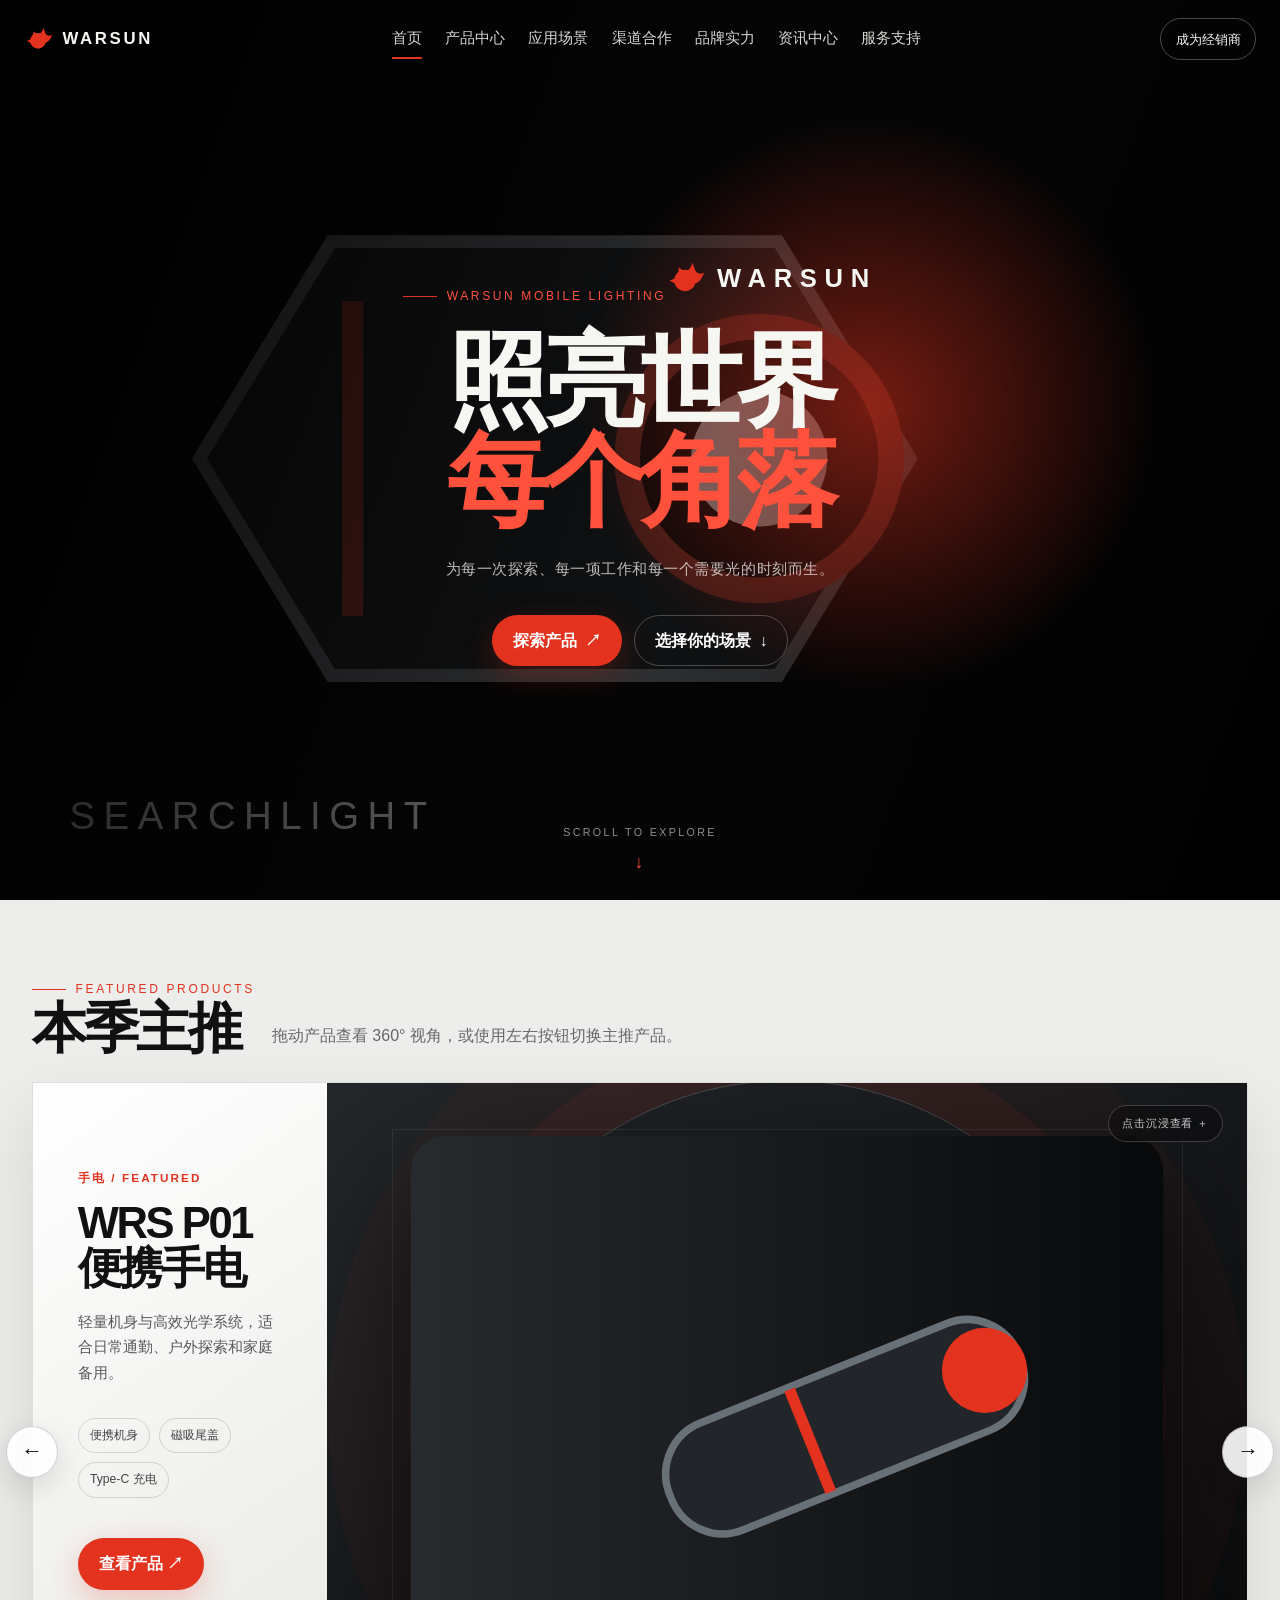
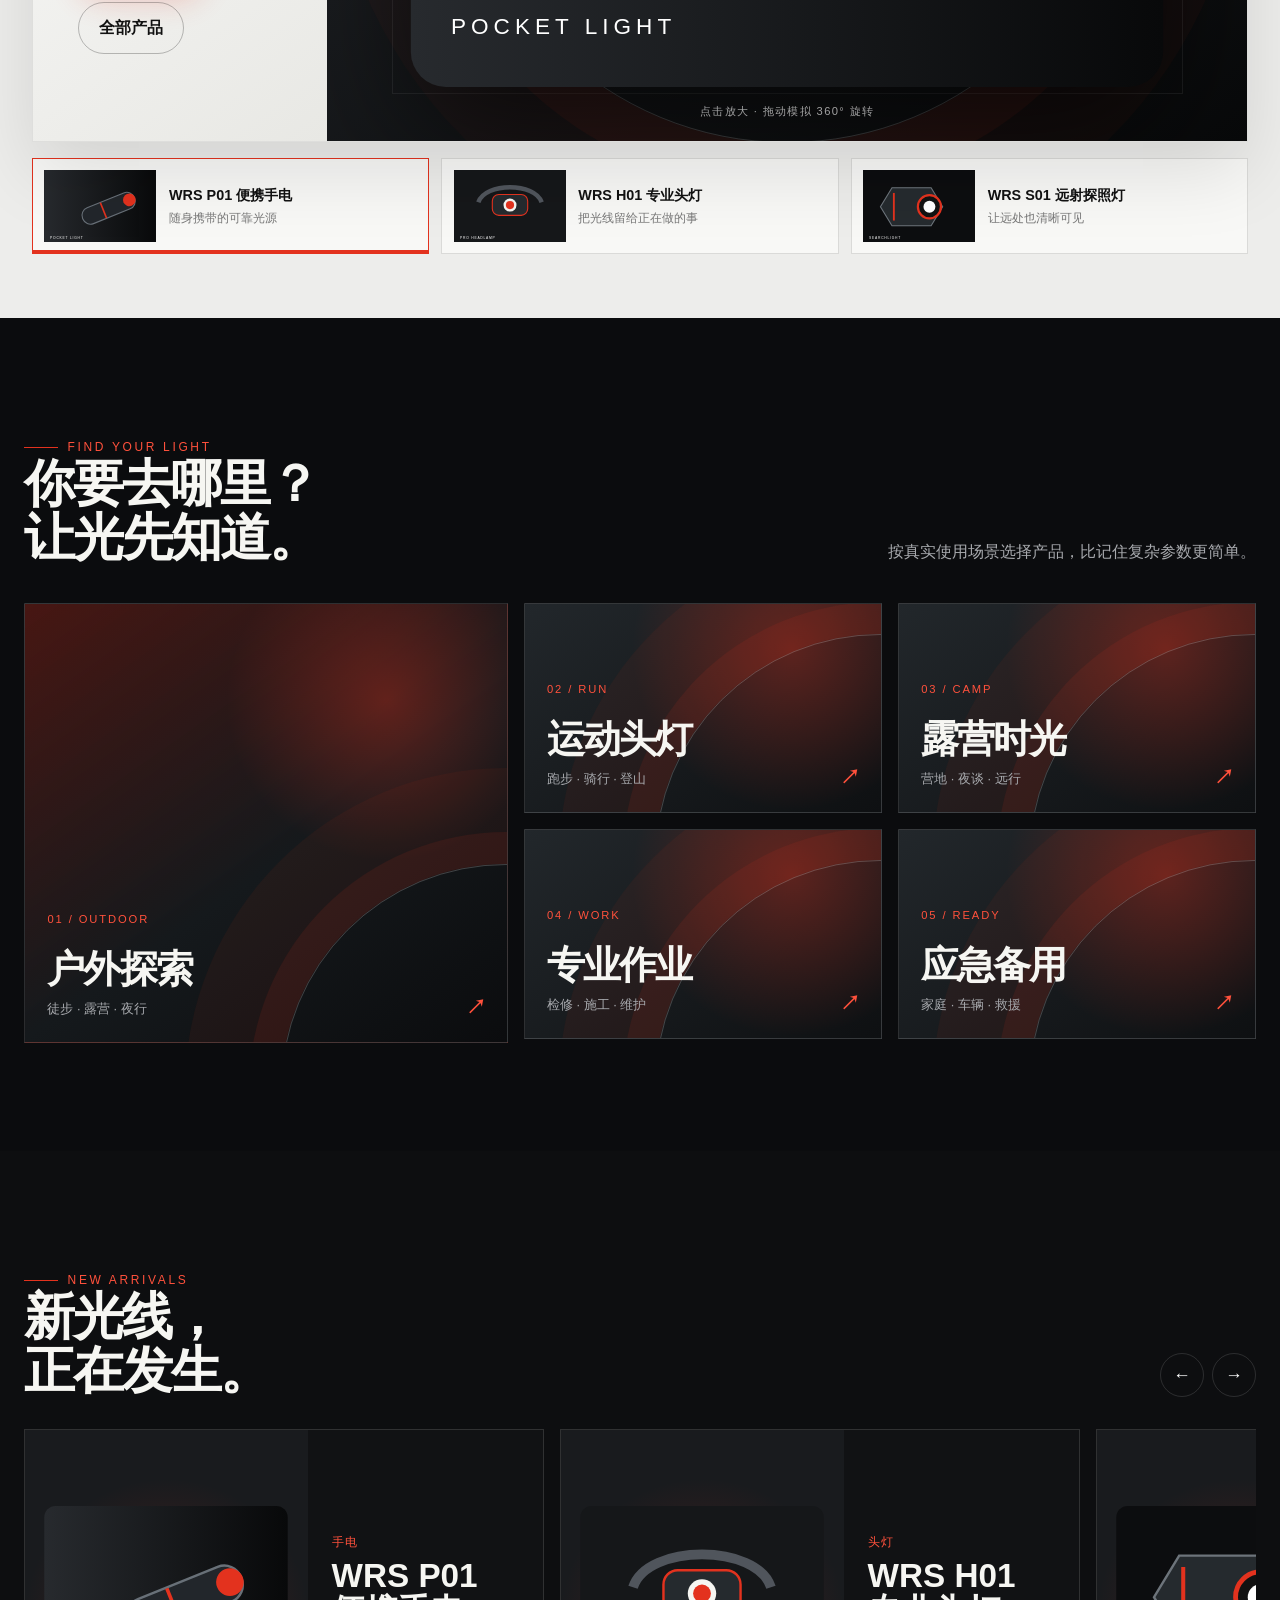
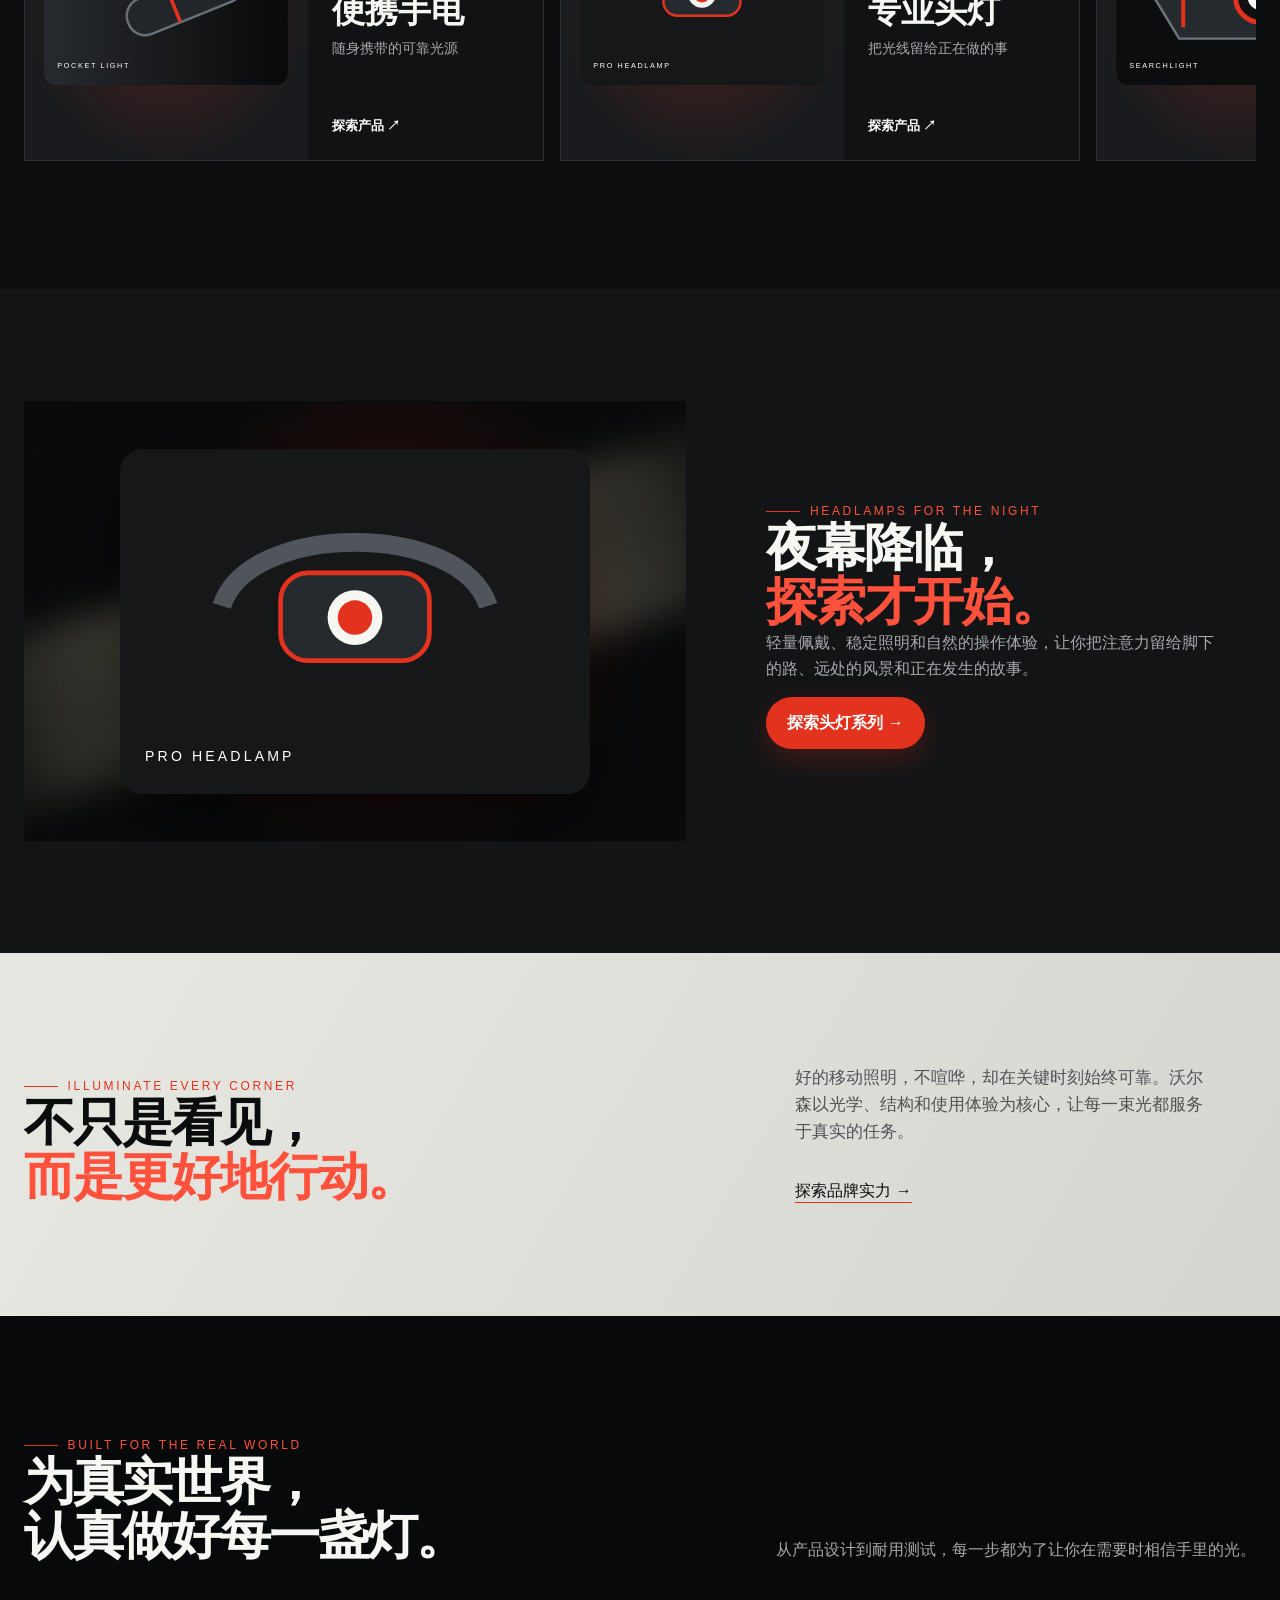
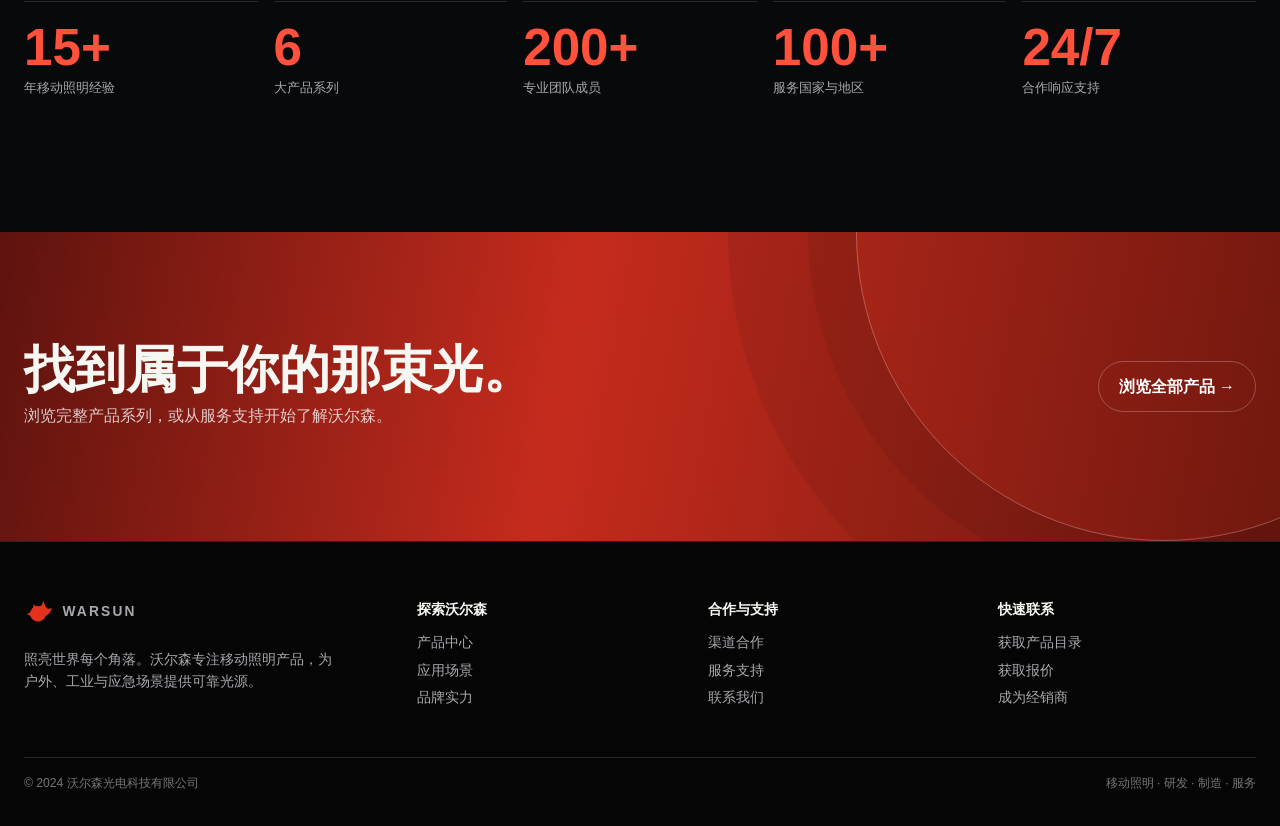
==== commit 2649ea8a: "新" ====
--- a/index.html
+++ b/index.html
@@ -1,5 +1,5 @@
 <!doctype html>
-<html lang="zh-CN"><head><meta charset="utf-8"><meta name="viewport" content="width=device-width, initial-scale=1"><meta name="description" content="沃尔森光电科技有限公司——为户外、运动与日常生活提供移动照明。"><title>沃尔森光电｜照亮世界每个角落</title><link rel="stylesheet" href="styles.css?v=featured-360"></head>
+<html lang="zh-CN"><head><meta charset="utf-8"><meta name="viewport" content="width=device-width, initial-scale=1"><meta name="description" content="沃尔森光电科技有限公司——为户外、运动与日常生活提供移动照明。"><title>沃尔森光电｜照亮世界每个角落</title><link rel="stylesheet" href="styles.css?v=immersive-showcase-1"></head>
 <body data-page="home"><a class="skip-link" href="#main">跳转到主要内容</a><header class="site-header" data-site-header></header><main id="main">
 <section class="consumer-hero"><video class="consumer-hero-video" autoplay muted loop playsinline poster="assets/placeholders/searchlight.svg"><source src="https://interactive-examples.mdn.mozilla.net/media/cc0-videos/flower.mp4" type="video/mp4"></video><div class="consumer-hero-overlay"></div><div class="container consumer-hero-content"><span class="eyebrow">WARSUN MOBILE LIGHTING</span><div class="home-logo-lockup"><img src="assets/logo-mark.svg" alt="沃尔森品牌标志"><span>WARSUN</span></div><h1>照亮世界<br><em>每个角落</em></h1><p>为每一次探索、每一项工作和每一个需要光的时刻而生。</p><div class="hero-actions"><a class="btn btn-primary" href="products.html">探索产品 <span>↗</span></a><a class="btn btn-ghost" href="#scene-explorer">选择你的场景 <span>↓</span></a></div></div><div class="hero-scroll">SCROLL TO EXPLORE <span>↓</span></div></section>
 <section class="featured-showcase" id="featured-showcase"><div class="featured-shell"><div class="featured-heading"><span class="eyebrow">FEATURED PRODUCTS</span><h2>本季主推</h2><p>拖动产品查看 360° 视角，或使用左右按钮切换主推产品。</p></div><div class="featured-stage" id="featured-viewer" aria-live="polite"></div><button class="featured-arrow featured-prev" type="button" data-featured-prev aria-label="上一个主推产品">←</button><button class="featured-arrow featured-next" type="button" data-featured-next aria-label="下一个主推产品">→</button><div class="featured-thumbs" id="featured-thumbs" aria-label="主推产品缩略图"></div></div></section>
@@ -9,4 +9,4 @@
 <section class="manifesto section"><div class="container manifesto-grid"><div><span class="eyebrow">ILLUMINATE EVERY CORNER</span><h2 class="section-title">不只是看见，<br><em>而是更好地行动。</em></h2></div><div><p class="manifesto-copy">好的移动照明，不喧哗，却在关键时刻始终可靠。沃尔森以光学、结构和使用体验为核心，让每一束光都服务于真实的任务。</p><a class="text-link" href="about.html">探索品牌实力 →</a></div></div></section>
 <section class="proof-stage section section-dark"><div class="container"><div class="section-header"><div><span class="eyebrow">BUILT FOR THE REAL WORLD</span><h2 class="section-title">为真实世界，<br>认真做好每一盏灯。</h2></div><p class="section-copy">从产品设计到耐用测试，每一步都为了让你在需要时相信手里的光。</p></div><div class="stats" id="stats"></div></div></section>
 <section class="section band"><div class="container band-content"><div><h2>找到属于你的那束光。</h2><p>浏览完整产品系列，或从服务支持开始了解沃尔森。</p></div><a class="btn btn-ghost" href="products.html">浏览全部产品 →</a></div></section>
-</main><footer class="footer" data-site-footer></footer><script type="module" src="js/site.js?v=featured-360-2"></script></body></html>
+</main><footer class="footer" data-site-footer></footer><script type="module" src="js/site.js?v=immersive-showcase-1"></script></body></html>
--- a/styles.css
+++ b/styles.css
@@ -187,11 +187,11 @@
 .consumer-hero-video, .consumer-hero-overlay { position: absolute; inset: 0; width: 100%; height: 100%; object-fit: cover; }
 .consumer-hero-video { filter: saturate(.55) contrast(1.05) brightness(.62); }
 .consumer-hero-overlay { background: radial-gradient(circle at 68% 45%, rgba(227,50,30,.5), transparent 18rem), linear-gradient(110deg, rgba(0,0,0,.92) 5%, rgba(7,7,7,.38) 55%, rgba(0,0,0,.82)); }
-.consumer-hero-content { position: relative; z-index: 1; width: min(900px, calc(100% - 3rem)); text-align: center; }
+.consumer-hero-content { position: relative; z-index: 1; width: min(820px, calc(100% - 3rem)); text-align: center; }
 .consumer-hero-content .eyebrow { justify-content: center; }
-.consumer-hero h1 { max-width: none; margin: 0 auto 1rem; font-size: clamp(4rem, 11vw, 9rem); letter-spacing: -.08em; line-height: .86; }
+.consumer-hero h1 { max-width: none; margin: 1rem auto 1.5rem; font-size: clamp(3rem, 8vw, 7rem); letter-spacing: -.055em; line-height: .98; }
 .consumer-hero h1 em, .story-copy em { color: var(--red-bright); font-style: normal; }
-.consumer-hero-content > p { max-width: 520px; margin: 0 auto; color: rgba(255,255,255,.75); }
+.consumer-hero-content > p { max-width: 560px; margin: 0 auto; color: rgba(255,255,255,.72); font-size: .96rem; letter-spacing: .035em; line-height: 1.8; }
 .consumer-hero .hero-actions { justify-content: center; }
 .scene-explorer { background: #0b0c0e; }
 .scene-grid { display: grid; grid-template-columns: 1.35fr 1fr 1fr; grid-auto-rows: 210px; gap: 1rem; }
@@ -211,28 +211,38 @@
 .story-visual img { position: relative; z-index: 1; width: min(72%, 470px); filter: drop-shadow(0 30px 40px rgba(0,0,0,.65)); }
 .story-beam { position: absolute; width: 130%; height: 38%; transform: rotate(-17deg); background: linear-gradient(90deg, transparent, rgba(255,244,201,.52), transparent); filter: blur(18px); }
 .story-copy > p { max-width: 450px; color: var(--muted); font-size: 1.02rem; }
-@media (max-width: 700px) { .consumer-hero-content { width: min(100% - 2rem, 900px); } .consumer-hero h1 { font-size: clamp(3.8rem, 19vw, 6rem); } .scene-grid, .story-grid { grid-template-columns: 1fr; } .scene-tile-large { grid-row: auto; min-height: 280px; } .scene-tile { min-height: 190px; } .story-grid { gap: 2rem; } .story-visual { min-height: 300px; } }
+@media (max-width: 700px) { .consumer-hero-content { width: min(100% - 2rem, 820px); } .consumer-hero h1 { font-size: clamp(2.8rem, 14vw, 4.6rem); line-height: 1.02; } .scene-grid, .story-grid { grid-template-columns: 1fr; } .scene-tile-large { grid-row: auto; min-height: 280px; } .scene-tile { min-height: 190px; } .story-grid { gap: 2rem; } .story-visual { min-height: 300px; } }
 
 /* Featured products with 360-ready viewer */
-.featured-showcase { position: relative; padding: 5.5rem 0 4rem; overflow: hidden; background: #ededeb; color: #111; }
-.featured-shell { width: min(1440px, calc(100% - 3rem)); margin-inline: auto; position: relative; }
+.featured-showcase { position: relative; padding: 5rem 0 4rem; overflow: hidden; background: #ededeb; color: #111; }
+.featured-shell { width: min(1760px, calc(100% - 4rem)); margin-inline: auto; position: relative; }
 .featured-heading { display: grid; grid-template-columns: auto 1fr; align-items: end; column-gap: 2rem; margin-bottom: 1.5rem; }
 .featured-heading .eyebrow { grid-column: 1 / -1; color: var(--red); }
-.featured-heading h2 { margin: 0; font-size: clamp(2.5rem, 5vw, 5rem); letter-spacing: -.06em; line-height: 1; }
-.featured-heading p { max-width: 460px; margin: 0 0 .35rem; color: #66686b; }
-.featured-stage { min-height: 620px; display: grid; grid-template-columns: .78fr 1.22fr; border: 1px solid rgba(0,0,0,.1); background: #f7f7f5; box-shadow: 0 30px 70px rgba(0,0,0,.11); }
-.featured-product-copy { display: flex; flex-direction: column; justify-content: center; padding: clamp(2rem, 5vw, 5rem); background: linear-gradient(145deg, #fff, #e8e8e4); }
+.featured-heading h2 { margin: 0; font-size: clamp(2.35rem, 4.3vw, 4.4rem); letter-spacing: -.055em; line-height: 1.06; }
+.featured-heading p { max-width: 460px; margin: 0 0 .45rem; color: #66686b; line-height: 1.75; }
+.featured-stage { min-height: 660px; position: relative; display: grid; grid-template-columns: minmax(220px, .32fr) minmax(0, 1fr); overflow: hidden; border: 1px solid rgba(0,0,0,.1); background: #f7f7f5; box-shadow: 0 30px 70px rgba(0,0,0,.11); transition: background .5s ease; }
+.featured-product-copy { display: flex; flex-direction: column; justify-content: center; padding: clamp(2rem, 3.5vw, 4rem); background: linear-gradient(145deg, #fff, #e8e8e4); transition: opacity .35s ease, transform .5s ease; }
 .featured-product-copy > span { color: var(--red); font-size: .73rem; font-weight: 700; letter-spacing: .18em; }
-.featured-product-copy h3 { margin: .8rem 0 1rem; max-width: 520px; font-size: clamp(2.4rem, 5vw, 5.4rem); line-height: .94; letter-spacing: -.065em; }
-.featured-product-copy > p { max-width: 480px; color: #585a5d; }
+.featured-product-copy h3 { margin: .8rem 0 1.15rem; max-width: 380px; font-size: clamp(2rem, 3.4vw, 4rem); line-height: 1.04; letter-spacing: -.055em; }
+.featured-product-copy > p { max-width: 360px; color: #585a5d; font-size: .92rem; line-height: 1.75; }
 .featured-product-copy ul { display: flex; flex-wrap: wrap; gap: .55rem; margin: 1rem 0 .5rem; padding: 0; list-style: none; }
 .featured-product-copy li { padding: .45rem .7rem; border: 1px solid rgba(0,0,0,.14); border-radius: 999px; color: #444; font-size: .76rem; }
 .featured-product-copy .btn-ghost { border-color: rgba(0,0,0,.25); color: #111; }
-.featured-model { min-width: 0; position: relative; display: grid; place-items: center; overflow: hidden; cursor: ew-resize; touch-action: pan-y; background: radial-gradient(circle at center, rgba(227,50,30,.24), transparent 34%), linear-gradient(145deg, #24272b, #08090a); }
-.featured-model img { position: relative; z-index: 2; width: min(75%, 660px); max-height: 540px; object-fit: contain; filter: drop-shadow(0 35px 55px rgba(0,0,0,.55)); transition: filter .2s ease; user-select: none; }
+.featured-model { min-width: 0; position: relative; display: grid; place-items: center; overflow: hidden; cursor: zoom-in; touch-action: pan-y; outline: 0; background: radial-gradient(circle at 54% 48%, rgba(227,50,30,.28), transparent 30%), linear-gradient(145deg, #24272b, #08090a); transition: transform .55s cubic-bezier(.2,.8,.2,1), background .5s ease; }
+.featured-model::after { content: ""; position: absolute; inset: 7%; border: 1px solid rgba(255,255,255,.08); pointer-events: none; transition: inset .5s ease, opacity .3s ease; }
+.featured-model:focus-visible { box-shadow: inset 0 0 0 2px var(--red); }
+.featured-model img { position: relative; z-index: 2; width: min(82%, 920px); max-height: 590px; object-fit: contain; transform-style: preserve-3d; filter: drop-shadow(0 42px 62px rgba(0,0,0,.62)); transition: transform .18s ease-out, filter .25s ease, width .5s ease; user-select: none; will-change: transform; }
 .featured-model:active img { filter: drop-shadow(0 22px 32px rgba(0,0,0,.48)); }
 .model-orbit { position: absolute; width: 72%; aspect-ratio: 1; border: 1px solid rgba(255,255,255,.2); border-radius: 50%; box-shadow: 0 0 0 3rem rgba(227,50,30,.08), 0 0 0 8rem rgba(227,50,30,.04); }
 .model-hint { position: absolute; z-index: 3; bottom: 1.2rem; left: 50%; transform: translateX(-50%); white-space: nowrap; color: rgba(255,255,255,.62); font-size: .7rem; letter-spacing: .12em; }
+.model-expand-label { position: absolute; z-index: 3; top: 1.4rem; right: 1.5rem; padding: .55rem .8rem; border: 1px solid rgba(255,255,255,.2); border-radius: 999px; color: rgba(255,255,255,.78); background: rgba(0,0,0,.28); font-size: .7rem; letter-spacing: .08em; backdrop-filter: blur(10px); }
+.featured-stage.is-immersive { grid-template-columns: minmax(0, 1fr); background: #08090a; }
+.featured-stage.is-immersive .featured-product-copy { position: absolute; opacity: 0; transform: translateX(-2rem); pointer-events: none; }
+.featured-stage.is-immersive .featured-model { grid-column: 1 / -1; min-height: 660px; cursor: grab; }
+.featured-stage.is-immersive .featured-model:active { cursor: grabbing; }
+.featured-stage.is-immersive .featured-model::after { inset: 2.5%; opacity: .45; }
+.featured-stage.is-immersive .featured-model img { width: min(92%, 1180px); filter: drop-shadow(0 55px 85px rgba(0,0,0,.72)); }
+.featured-stage.is-immersive ~ .featured-arrow { opacity: 0; pointer-events: none; }
 .featured-arrow { position: absolute; z-index: 4; top: 51%; width: 52px; height: 52px; border: 1px solid rgba(0,0,0,.18); border-radius: 50%; background: rgba(255,255,255,.9); color: #111; font-size: 1.35rem; box-shadow: 0 10px 30px rgba(0,0,0,.12); }
 .featured-arrow:hover { background: var(--red); color: #fff; }
 .featured-prev { left: -26px; }
@@ -244,4 +254,4 @@
 .featured-thumb strong, .featured-thumb small { display: block; }
 .featured-thumb strong { margin-bottom: .1rem; font-size: .9rem; }
 .featured-thumb small { color: #777; font-size: .72rem; }
-@media (max-width: 820px) { .featured-shell { width: min(100% - 2rem, 1440px); } .featured-heading { grid-template-columns: 1fr; gap: .7rem; } .featured-stage { grid-template-columns: 1fr; min-height: auto; } .featured-product-copy { min-height: 420px; } .featured-model { min-height: 420px; } .featured-arrow { top: 60%; } .featured-prev { left: .5rem; } .featured-next { right: .5rem; } .featured-thumbs { display: flex; overflow-x: auto; scroll-snap-type: x mandatory; } .featured-thumb { min-width: 78vw; scroll-snap-align: start; } }
+@media (max-width: 820px) { .featured-shell { width: min(100% - 1.25rem, 1760px); } .featured-heading { grid-template-columns: 1fr; gap: .7rem; } .featured-stage { grid-template-columns: 1fr; min-height: auto; } .featured-product-copy { min-height: 310px; padding: 2rem; } .featured-product-copy h3 { font-size: clamp(2rem, 10vw, 3.2rem); } .featured-model { min-height: 450px; } .featured-stage.is-immersive { grid-template-columns: 1fr; } .featured-stage.is-immersive .featured-product-copy { display: none; } .featured-stage.is-immersive .featured-model { min-height: 72svh; } .featured-arrow { top: 64%; } .featured-prev { left: .5rem; } .featured-next { right: .5rem; } .featured-thumbs { display: flex; overflow-x: auto; scroll-snap-type: x mandatory; } .featured-thumb { min-width: 78vw; scroll-snap-align: start; } }
